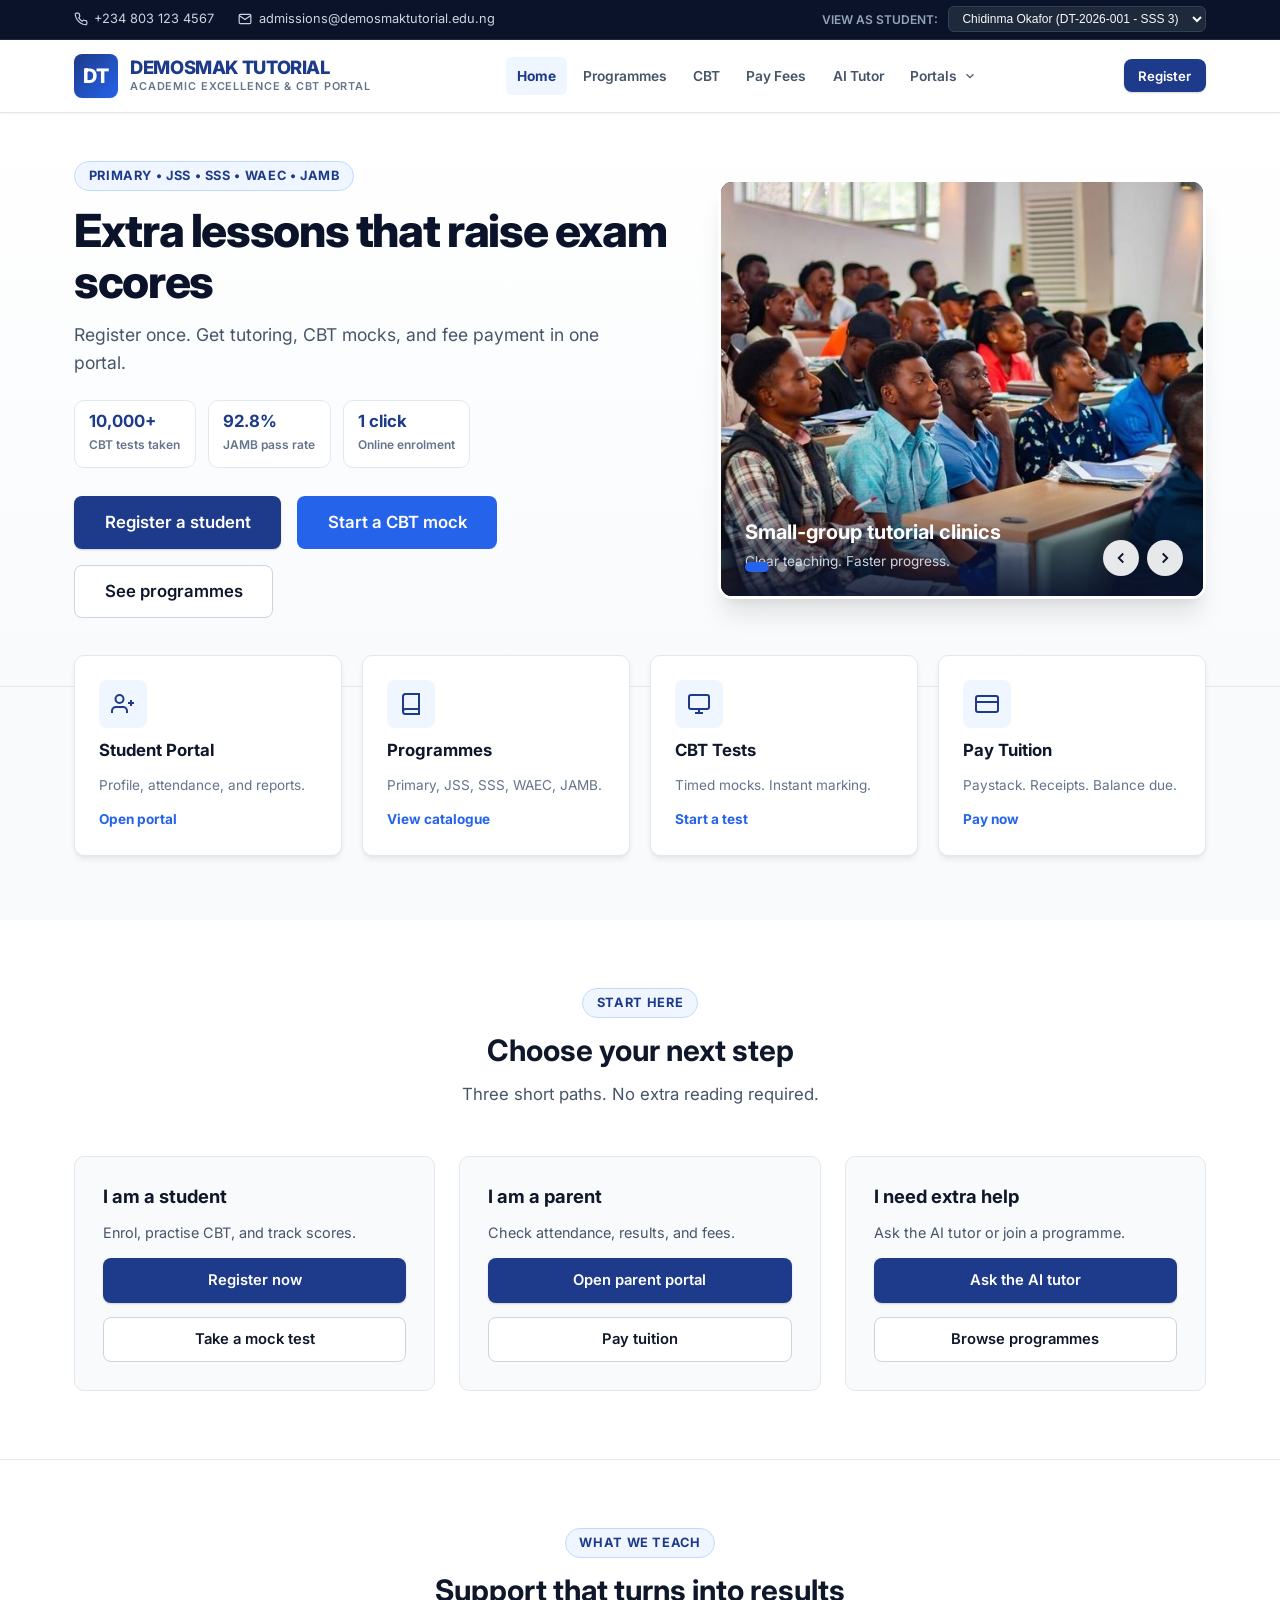
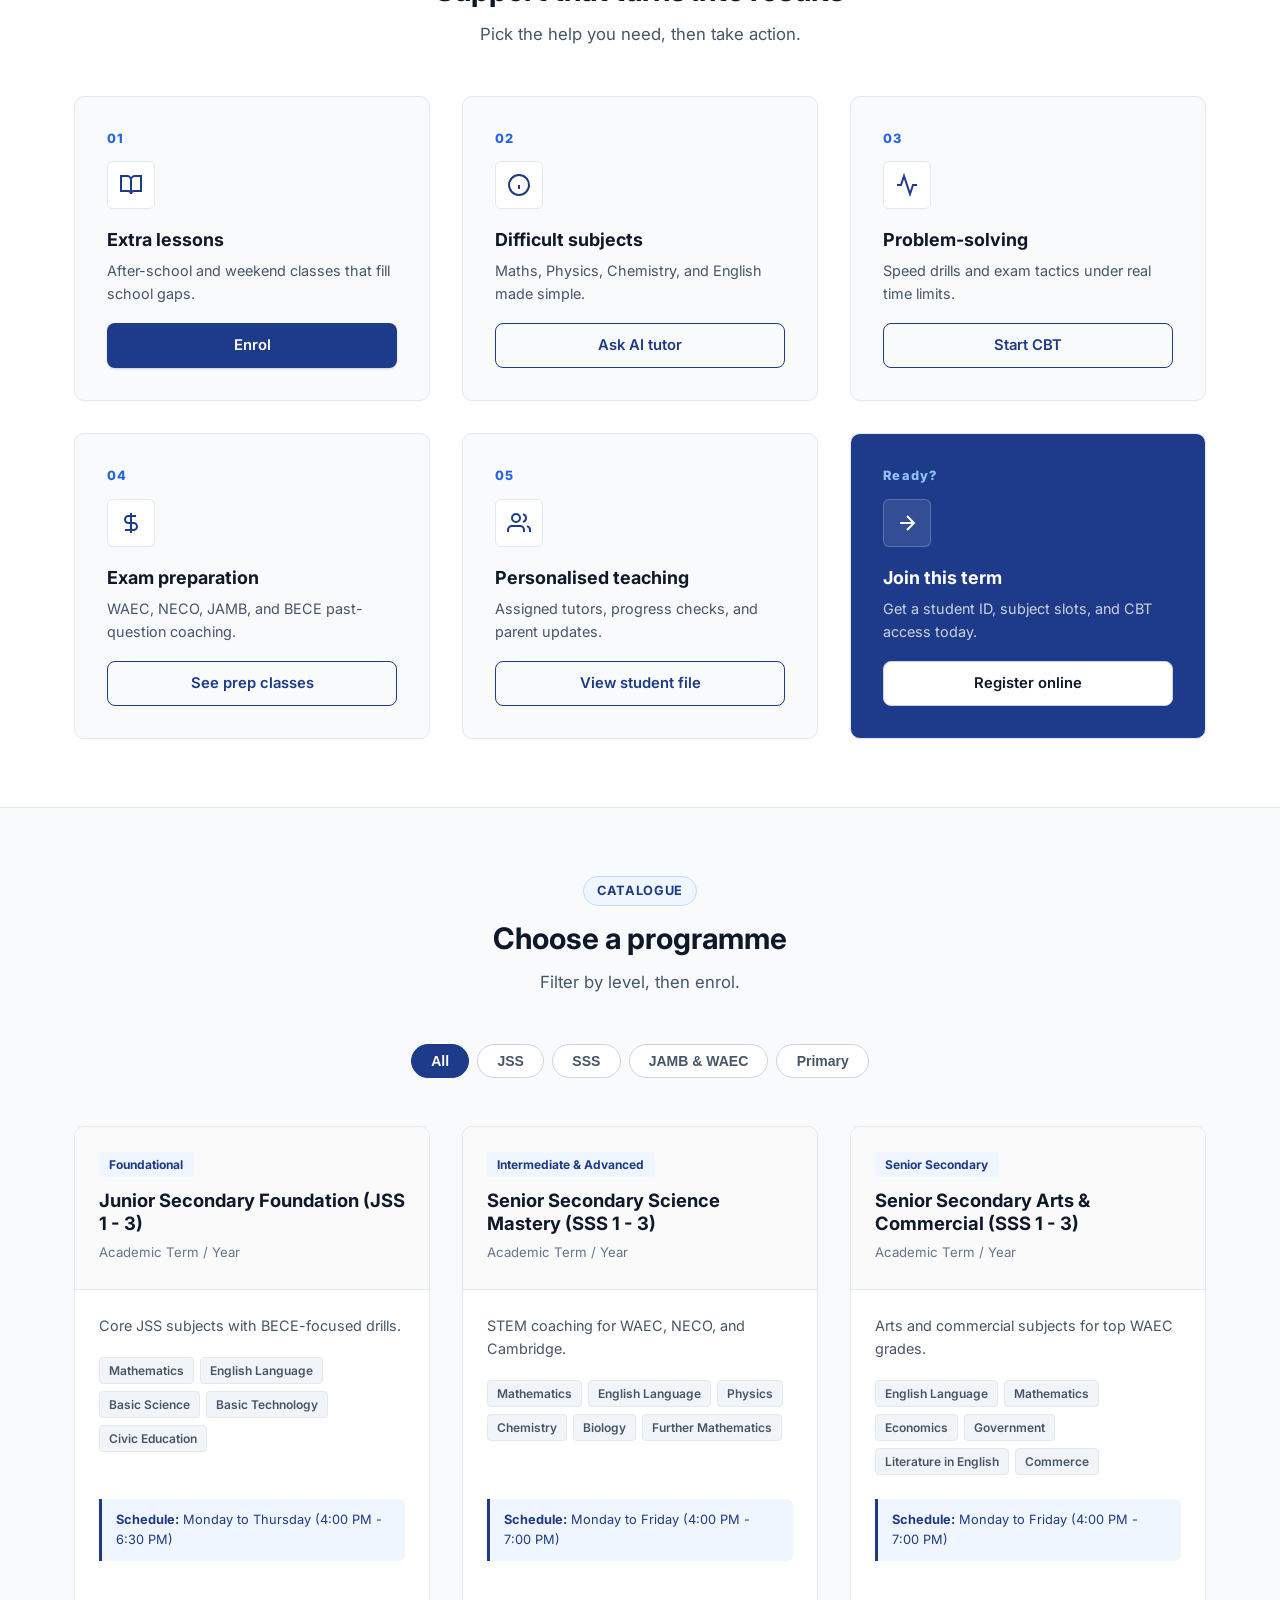
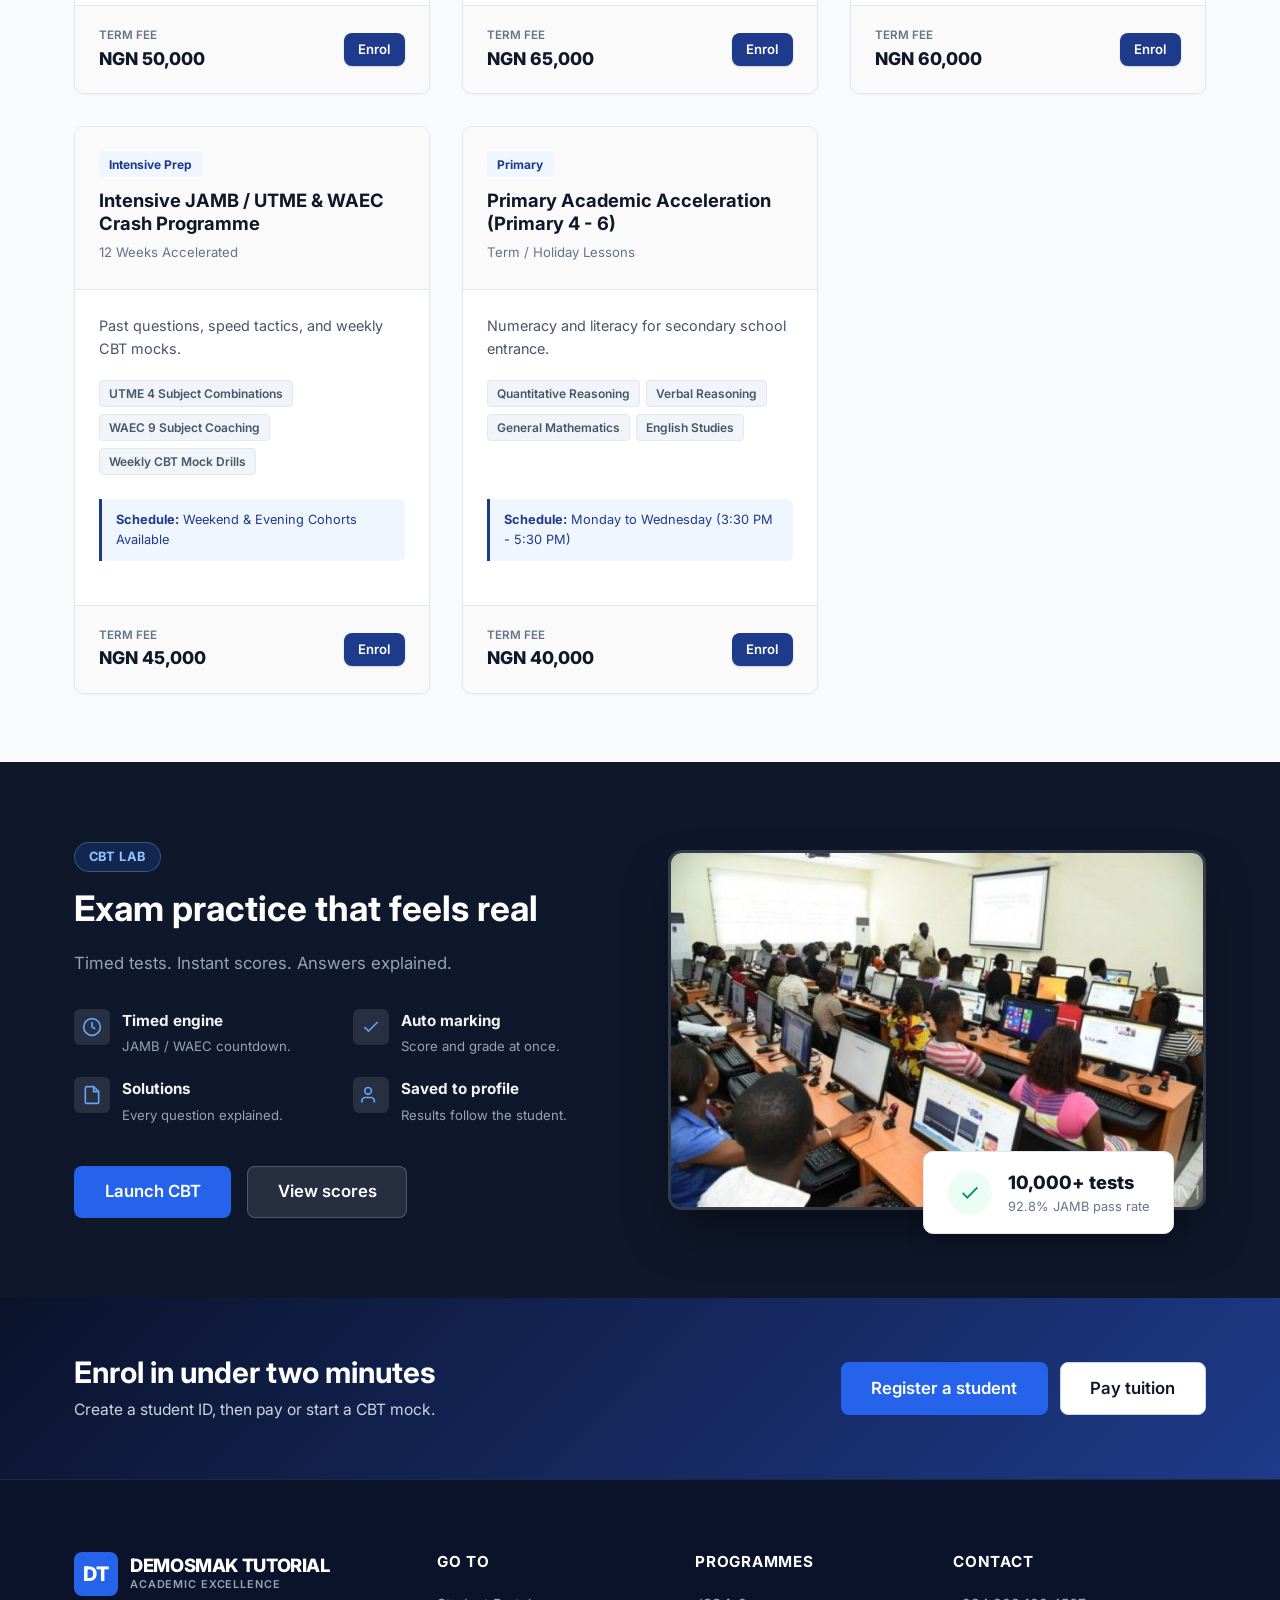
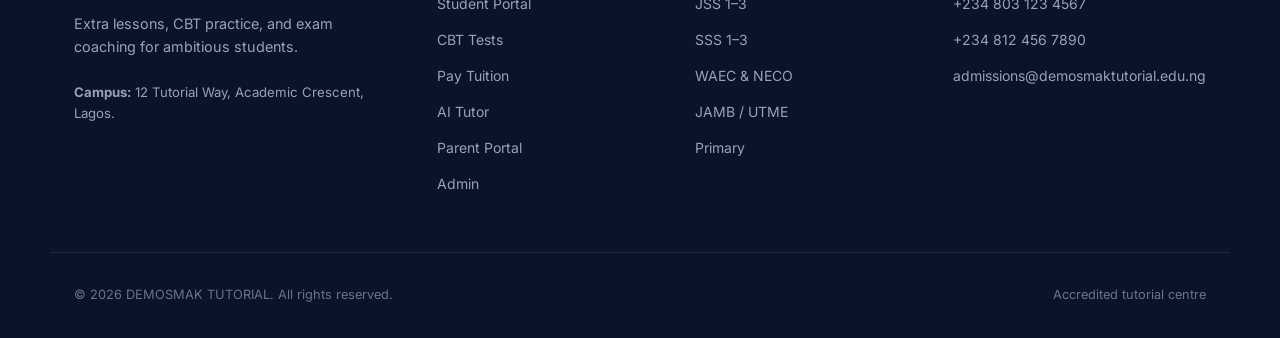
==== index.html @ b0f5651f "first commit" ====
<!DOCTYPE html>
<html lang="en">
<head>
    <meta charset="UTF-8">
    <meta name="viewport" content="width=device-width, initial-scale=1.0">
    <title>DEMOSMAK TUTORIAL | Extra Lessons, CBT & Exam Prep</title>
    <meta name="description" content="Extra lessons, CBT mocks, and exam prep for Primary, JSS, SSS, WAEC and JAMB students.">
    <link rel="stylesheet" href="assets/css/style.css">
</head>
<body>

    <header class="top-bar">
        <div class="container">
            <div class="top-info">
                <span class="top-info-item">
                    <svg width="14" height="14" viewBox="0 0 24 24" fill="none" stroke="currentColor" stroke-width="2"><path d="M22 16.92v3a2 2 0 0 1-2.18 2 19.79 19.79 0 0 1-8.63-3.07 19.5 19.5 0 0 1-6-6 19.79 19.79 0 0 1-3.07-8.67A2 2 0 0 1 4.11 2h3a2 2 0 0 1 2 1.72 12.84 12.84 0 0 0 .7 2.81 2 2 0 0 1-.45 2.11L8.09 9.91a16 16 0 0 0 6 6l1.27-1.27a2 2 0 0 1 2.11-.45 12.84 12.84 0 0 0 2.81.7A2 2 0 0 1 22 16.92z"></path></svg>
                    +234 803 123 4567
                </span>
                <span class="top-info-item">
                    <svg width="14" height="14" viewBox="0 0 24 24" fill="none" stroke="currentColor" stroke-width="2"><path d="M4 4h16c1.1 0 2 .9 2 2v12c0 1.1-.9 2-2 2H4c-1.1 0-2-.9-2-2V6c0-1.1.9-2 2-2z"></path><polyline points="22,6 12,13 2,6"></polyline></svg>
                    admissions@demosmaktutorial.edu.ng
                </span>
            </div>
            <div class="top-switcher">
                <label for="global-student-select">View as student:</label>
                <select id="global-student-select" class="student-select-input" aria-label="Select active student session"></select>
            </div>
        </div>
    </header>

    <nav class="main-header" aria-label="Main Navigation">
        <div class="container nav-container">
            <a href="index.html" class="brand-logo" aria-label="Demosmak Tutorial Home">
                <div class="brand-icon-box">DT</div>
                <div class="brand-text-block">
                    <span class="brand-title">DEMOSMAK TUTORIAL</span>
                    <span class="brand-sub">Academic Excellence & CBT Portal</span>
                </div>
            </a>

            <ul class="nav-links" id="nav-menu-links">
                <li><a href="index.html" class="nav-link active">Home</a></li>
                <li><a href="#programmes" class="nav-link">Programmes</a></li>
                <li><a href="cbt.html" class="nav-link">CBT</a></li>
                <li><a href="payments.html" class="nav-link">Pay Fees</a></li>
                <li><a href="ai-tutor.html" class="nav-link">AI Tutor</a></li>
                <li class="nav-item-dropdown">
                    <button type="button" class="nav-link nav-dropdown-toggle" aria-expanded="false">
                        Portals
                        <svg viewBox="0 0 24 24" fill="none" stroke="currentColor" stroke-width="2"><polyline points="6 9 12 15 18 9"></polyline></svg>
                    </button>
                    <ul class="nav-dropdown">
                        <li><a href="sms.html">Student Portal</a></li>
                        <li><a href="parent.html">Parent Portal</a></li>
                        <li><a href="admin.html">Admin Dashboard</a></li>
                    </ul>
                </li>
            </ul>

            <div class="nav-cta-group">
                <button type="button" class="btn btn-primary btn-sm open-register-modal-btn">Register</button>
                <button type="button" class="mobile-toggle" id="mobile-nav-toggle" aria-label="Toggle navigation menu">
                    <svg width="24" height="24" viewBox="0 0 24 24" fill="none" stroke="currentColor" stroke-width="2"><line x1="3" y1="12" x2="21" y2="12"></line><line x1="3" y1="6" x2="21" y2="6"></line><line x1="3" y1="18" x2="21" y2="18"></line></svg>
                </button>
            </div>
        </div>
    </nav>

    <header class="hero-section">
        <div class="container hero-grid">
            <div class="hero-content">
                <div class="section-badge">Primary • JSS • SSS • WAEC • JAMB</div>
                <h1>Extra lessons that raise exam scores</h1>
                <p class="hero-lead">
                    Register once. Get tutoring, CBT mocks, and fee payment in one portal.
                </p>

                <div class="hero-stats">
                    <div class="hero-stat"><strong>10,000+</strong><span>CBT tests taken</span></div>
                    <div class="hero-stat"><strong>92.8%</strong><span>JAMB pass rate</span></div>
                    <div class="hero-stat"><strong>1 click</strong><span>Online enrolment</span></div>
                </div>

                <div class="hero-actions">
                    <button type="button" class="btn btn-primary btn-lg open-register-modal-btn">Register a student</button>
                    <a href="cbt.html" class="btn btn-accent btn-lg">Start a CBT mock</a>
                    <a href="#programmes" class="btn btn-secondary btn-lg">See programmes</a>
                </div>
            </div>

            <div class="hero-carousel" id="hero-slider" aria-label="Demosmak Tutorial Highlights">
                <div class="carousel-slide active" data-index="0">
                    <img src="assets/img/hero-1.jpg" alt="Students engaged in focused learning and academic study">
                    <div class="slide-caption-overlay">
                        <h3>Small-group tutorial clinics</h3>
                        <p>Clear teaching. Faster progress.</p>
                    </div>
                </div>
                <div class="carousel-slide" data-index="1">
                    <img src="assets/img/hero-2.jpg" alt="Dedicated tutoring and problem-solving workshop">
                    <div class="slide-caption-overlay">
                        <h3>Personalised subject help</h3>
                        <p>Maths, English, sciences, and more.</p>
                    </div>
                </div>
                <div class="carousel-slide" data-index="2">
                    <img src="assets/img/hero-3.jpg" alt="Modern computer based assessment training">
                    <div class="slide-caption-overlay">
                        <h3>JAMB-style CBT practice</h3>
                        <p>Timed tests with instant scores.</p>
                    </div>
                </div>

                <div class="carousel-dots" id="carousel-dots">
                    <button type="button" class="carousel-dot active" aria-label="Slide 1"></button>
                    <button type="button" class="carousel-dot" aria-label="Slide 2"></button>
                    <button type="button" class="carousel-dot" aria-label="Slide 3"></button>
                </div>
                <div class="carousel-controls">
                    <button type="button" class="carousel-arrow" id="carousel-prev" aria-label="Previous Slide">
                        <svg width="18" height="18" viewBox="0 0 24 24" fill="none" stroke="currentColor" stroke-width="2.5"><polyline points="15 18 9 12 15 6"></polyline></svg>
                    </button>
                    <button type="button" class="carousel-arrow" id="carousel-next" aria-label="Next Slide">
                        <svg width="18" height="18" viewBox="0 0 24 24" fill="none" stroke="currentColor" stroke-width="2.5"><polyline points="9 18 15 12 9 6"></polyline></svg>
                    </button>
                </div>
            </div>
        </div>
    </header>

    <section class="quick-access-section">
        <div class="container">
            <div class="quick-access-grid">
                <a href="sms.html" class="quick-card">
                    <div class="quick-icon-box">
                        <svg width="24" height="24" viewBox="0 0 24 24" fill="none" stroke="currentColor" stroke-width="2"><path d="M16 21v-2a4 4 0 0 0-4-4H5a4 4 0 0 0-4 4v2"></path><circle cx="8.5" cy="7" r="4"></circle><line x1="20" y1="8" x2="20" y2="14"></line><line x1="23" y1="11" x2="17" y2="11"></line></svg>
                    </div>
                    <h3>Student Portal</h3>
                    <p>Profile, attendance, and reports.</p>
                    <span class="card-cta">Open portal</span>
                </a>

                <a href="#programmes" class="quick-card">
                    <div class="quick-icon-box">
                        <svg width="24" height="24" viewBox="0 0 24 24" fill="none" stroke="currentColor" stroke-width="2"><path d="M4 19.5A2.5 2.5 0 0 1 6.5 17H20"></path><path d="M6.5 2H20v20H6.5A2.5 2.5 0 0 1 4 19.5v-15A2.5 2.5 0 0 1 6.5 2z"></path></svg>
                    </div>
                    <h3>Programmes</h3>
                    <p>Primary, JSS, SSS, WAEC, JAMB.</p>
                    <span class="card-cta">View catalogue</span>
                </a>

                <a href="cbt.html" class="quick-card">
                    <div class="quick-icon-box">
                        <svg width="24" height="24" viewBox="0 0 24 24" fill="none" stroke="currentColor" stroke-width="2"><rect x="2" y="3" width="20" height="14" rx="2" ry="2"></rect><line x1="8" y1="21" x2="16" y2="21"></line><line x1="12" y1="17" x2="12" y2="21"></line></svg>
                    </div>
                    <h3>CBT Tests</h3>
                    <p>Timed mocks. Instant marking.</p>
                    <span class="card-cta">Start a test</span>
                </a>

                <a href="payments.html" class="quick-card">
                    <div class="quick-icon-box">
                        <svg width="24" height="24" viewBox="0 0 24 24" fill="none" stroke="currentColor" stroke-width="2"><rect x="1" y="4" width="22" height="16" rx="2" ry="2"></rect><line x1="1" y1="10" x2="23" y2="10"></line></svg>
                    </div>
                    <h3>Pay Tuition</h3>
                    <p>Paystack. Receipts. Balance due.</p>
                    <span class="card-cta">Pay now</span>
                </a>
            </div>
        </div>
    </section>

    <section class="audience-section" id="get-started">
        <div class="container">
            <div class="section-header">
                <span class="section-badge">Start here</span>
                <h2>Choose your next step</h2>
                <p>Three short paths. No extra reading required.</p>
            </div>
            <div class="audience-grid">
                <article class="audience-card">
                    <h3>I am a student</h3>
                    <p>Enrol, practise CBT, and track scores.</p>
                    <button type="button" class="btn btn-primary open-register-modal-btn">Register now</button>
                    <a href="cbt.html" class="btn btn-secondary">Take a mock test</a>
                </article>
                <article class="audience-card">
                    <h3>I am a parent</h3>
                    <p>Check attendance, results, and fees.</p>
                    <a href="parent.html" class="btn btn-primary">Open parent portal</a>
                    <a href="payments.html" class="btn btn-secondary">Pay tuition</a>
                </article>
                <article class="audience-card">
                    <h3>I need extra help</h3>
                    <p>Ask the AI tutor or join a programme.</p>
                    <a href="ai-tutor.html" class="btn btn-primary">Ask the AI tutor</a>
                    <a href="#programmes" class="btn btn-secondary">Browse programmes</a>
                </article>
            </div>
        </div>
    </section>

    <section class="offerings-section" id="offerings">
        <div class="container">
            <div class="section-header">
                <span class="section-badge">What we teach</span>
                <h2>Support that turns into results</h2>
                <p>Pick the help you need, then take action.</p>
            </div>

            <div class="offerings-grid">
                <div class="offering-card">
                    <div class="offering-number">01</div>
                    <div class="offering-icon">
                        <svg width="24" height="24" viewBox="0 0 24 24" fill="none" stroke="currentColor" stroke-width="2"><path d="M2 3h6a4 4 0 0 1 4 4v14a3 3 0 0 0-3-3H2z"></path><path d="M22 3h-6a4 4 0 0 0-4 4v14a3 3 0 0 1 3-3h7z"></path></svg>
                    </div>
                    <h3>Extra lessons</h3>
                    <p>After-school and weekend classes that fill school gaps.</p>
                    <button type="button" class="btn btn-primary open-register-modal-btn">Enrol</button>
                </div>

                <div class="offering-card">
                    <div class="offering-number">02</div>
                    <div class="offering-icon">
                        <svg width="24" height="24" viewBox="0 0 24 24" fill="none" stroke="currentColor" stroke-width="2"><circle cx="12" cy="12" r="10"></circle><line x1="12" y1="16" x2="12" y2="12"></line><line x1="12" y1="8" x2="12.01" y2="8"></line></svg>
                    </div>
                    <h3>Difficult subjects</h3>
                    <p>Maths, Physics, Chemistry, and English made simple.</p>
                    <a href="ai-tutor.html" class="btn btn-outline-primary">Ask AI tutor</a>
                </div>

                <div class="offering-card">
                    <div class="offering-number">03</div>
                    <div class="offering-icon">
                        <svg width="24" height="24" viewBox="0 0 24 24" fill="none" stroke="currentColor" stroke-width="2"><polyline points="22 12 18 12 15 21 9 3 6 12 2 12"></polyline></svg>
                    </div>
                    <h3>Problem-solving</h3>
                    <p>Speed drills and exam tactics under real time limits.</p>
                    <a href="cbt.html" class="btn btn-outline-primary">Start CBT</a>
                </div>

                <div class="offering-card">
                    <div class="offering-number">04</div>
                    <div class="offering-icon">
                        <svg width="24" height="24" viewBox="0 0 24 24" fill="none" stroke="currentColor" stroke-width="2"><path d="M12 2v20M17 5H9.5a3.5 3.5 0 0 0 0 7h5a3.5 3.5 0 0 1 0 7H6"></path></svg>
                    </div>
                    <h3>Exam preparation</h3>
                    <p>WAEC, NECO, JAMB, and BECE past-question coaching.</p>
                    <a href="#programmes" class="btn btn-outline-primary">See prep classes</a>
                </div>

                <div class="offering-card">
                    <div class="offering-number">05</div>
                    <div class="offering-icon">
                        <svg width="24" height="24" viewBox="0 0 24 24" fill="none" stroke="currentColor" stroke-width="2"><path d="M17 21v-2a4 4 0 0 0-4-4H5a4 4 0 0 0-4 4v2"></path><circle cx="9" cy="7" r="4"></circle><path d="M23 21v-2a4 4 0 0 0-3-3.87"></path><path d="M16 3.13a4 4 0 0 1 0 7.75"></path></svg>
                    </div>
                    <h3>Personalised teaching</h3>
                    <p>Assigned tutors, progress checks, and parent updates.</p>
                    <a href="sms.html" class="btn btn-outline-primary">View student file</a>
                </div>

                <div class="offering-card" style="background: var(--primary); color: #ffffff;">
                    <div class="offering-number" style="color: #93c5fd;">Ready?</div>
                    <div class="offering-icon" style="background: rgba(255,255,255,0.1); border-color: rgba(255,255,255,0.2); color: #ffffff;">
                        <svg width="24" height="24" viewBox="0 0 24 24" fill="none" stroke="currentColor" stroke-width="2"><line x1="5" y1="12" x2="19" y2="12"></line><polyline points="12 5 19 12 12 19"></polyline></svg>
                    </div>
                    <h3 style="color: #ffffff;">Join this term</h3>
                    <p style="color: #cbd5e1;">Get a student ID, subject slots, and CBT access today.</p>
                    <button type="button" class="btn btn-secondary btn-block open-register-modal-btn">Register online</button>
                </div>
            </div>
        </div>
    </section>

    <section class="programmes-section" id="programmes">
        <div class="container">
            <div class="section-header">
                <span class="section-badge">Catalogue</span>
                <h2>Choose a programme</h2>
                <p>Filter by level, then enrol.</p>
            </div>

            <div class="filter-tabs" id="programme-filters">
                <button type="button" class="filter-btn active" data-category="all">All</button>
                <button type="button" class="filter-btn" data-category="junior">JSS</button>
                <button type="button" class="filter-btn" data-category="senior">SSS</button>
                <button type="button" class="filter-btn" data-category="exam-prep">JAMB & WAEC</button>
                <button type="button" class="filter-btn" data-category="primary">Primary</button>
            </div>

            <div class="programmes-grid" id="programmes-list-container"></div>
        </div>
    </section>

    <section class="cbt-highlight-section" id="cbt-preview">
        <div class="container cbt-split-grid">
            <div class="cbt-text-col">
                <div class="section-badge">CBT lab</div>
                <h2>Exam practice that feels real</h2>
                <p>Timed tests. Instant scores. Answers explained.</p>

                <div class="cbt-feature-list">
                    <div class="cbt-feat-item">
                        <div class="cbt-feat-icon">
                            <svg width="20" height="20" viewBox="0 0 24 24" fill="none" stroke="currentColor" stroke-width="2"><circle cx="12" cy="12" r="10"></circle><polyline points="12 6 12 12 16 14"></polyline></svg>
                        </div>
                        <div>
                            <div class="cbt-feat-title">Timed engine</div>
                            <div class="cbt-feat-desc">JAMB / WAEC countdown.</div>
                        </div>
                    </div>
                    <div class="cbt-feat-item">
                        <div class="cbt-feat-icon">
                            <svg width="20" height="20" viewBox="0 0 24 24" fill="none" stroke="currentColor" stroke-width="2"><polyline points="20 6 9 17 4 12"></polyline></svg>
                        </div>
                        <div>
                            <div class="cbt-feat-title">Auto marking</div>
                            <div class="cbt-feat-desc">Score and grade at once.</div>
                        </div>
                    </div>
                    <div class="cbt-feat-item">
                        <div class="cbt-feat-icon">
                            <svg width="20" height="20" viewBox="0 0 24 24" fill="none" stroke="currentColor" stroke-width="2"><path d="M14 2H6a2 2 0 0 0-2 2v16a2 2 0 0 0 2 2h12a2 2 0 0 0 2-2V8z"></path><polyline points="14 2 14 8 20 8"></polyline></svg>
                        </div>
                        <div>
                            <div class="cbt-feat-title">Solutions</div>
                            <div class="cbt-feat-desc">Every question explained.</div>
                        </div>
                    </div>
                    <div class="cbt-feat-item">
                        <div class="cbt-feat-icon">
                            <svg width="20" height="20" viewBox="0 0 24 24" fill="none" stroke="currentColor" stroke-width="2"><path d="M16 21v-2a4 4 0 0 0-4-4H5a4 4 0 0 0-4 4v2"></path><circle cx="8.5" cy="7" r="4"></circle></svg>
                        </div>
                        <div>
                            <div class="cbt-feat-title">Saved to profile</div>
                            <div class="cbt-feat-desc">Results follow the student.</div>
                        </div>
                    </div>
                </div>

                <div style="display: flex; gap: 1rem; flex-wrap: wrap;">
                    <a href="cbt.html" class="btn btn-accent btn-lg">Launch CBT</a>
                    <a href="sms.html" class="btn btn-secondary btn-lg" style="background: rgba(255,255,255,0.1); color: #ffffff; border-color: rgba(255,255,255,0.2);">View scores</a>
                </div>
            </div>

            <div class="cbt-media-col">
                <div class="cbt-img-frame">
                    <img src="assets/img/cbt-secion.jpg" alt="Students taking computerized assessment tests at Demosmak CBT centre">
                </div>
                <div class="cbt-stat-float">
                    <div class="stat-circle-accent">
                        <svg width="22" height="22" viewBox="0 0 24 24" fill="none" stroke="currentColor" stroke-width="2"><polyline points="20 6 9 17 4 12"></polyline></svg>
                    </div>
                    <div>
                        <div style="font-weight: 800; font-size: 1.15rem;">10,000+ tests</div>
                        <div style="font-size: 0.8rem; color: #64748b;">92.8% JAMB pass rate</div>
                    </div>
                </div>
            </div>
        </div>
    </section>

    <section class="final-cta-section">
        <div class="container final-cta-inner">
            <div>
                <h2>Enrol in under two minutes</h2>
                <p>Create a student ID, then pay or start a CBT mock.</p>
            </div>
            <div class="final-cta-actions">
                <button type="button" class="btn btn-accent btn-lg open-register-modal-btn">Register a student</button>
                <a href="payments.html" class="btn btn-secondary btn-lg">Pay tuition</a>
            </div>
        </div>
    </section>

    <div class="modal-backdrop" id="registration-modal" role="dialog" aria-modal="true" aria-labelledby="modal-title">
        <div class="modal-card">
            <div class="modal-header">
                <div>
                    <h3 id="modal-title">Register a student</h3>
                    <p style="font-size: 0.8rem; color: var(--text-muted); margin: 0;">Creates a student ID instantly</p>
                </div>
                <button type="button" class="btn btn-secondary btn-sm" id="close-register-modal-btn" aria-label="Close Modal">
                    <svg width="18" height="18" viewBox="0 0 24 24" fill="none" stroke="currentColor" stroke-width="2"><line x1="18" y1="6" x2="6" y2="18"></line><line x1="6" y1="6" x2="18" y2="18"></line></svg>
                </button>
            </div>

            <form id="student-registration-form">
                <div class="modal-body">
                    <div class="form-grid-2">
                        <div class="form-group">
                            <label for="reg-fullname">Student full name *</label>
                            <input type="text" id="reg-fullname" class="form-control" placeholder="e.g. Ibrahim Suleiman" required>
                        </div>
                        <div class="form-group">
                            <label for="reg-email">Email *</label>
                            <input type="email" id="reg-email" class="form-control" placeholder="student@example.com" required>
                        </div>
                    </div>

                    <div class="form-grid-2">
                        <div class="form-group">
                            <label for="reg-phone">Phone *</label>
                            <input type="tel" id="reg-phone" class="form-control" placeholder="+234 800 000 0000" required>
                        </div>
                        <div class="form-group">
                            <label for="reg-grade">Class *</label>
                            <select id="reg-grade" class="form-control" required>
                                <option value="">Select class</option>
                                <option value="SSS 3">SSS 3</option>
                                <option value="SSS 2">SSS 2</option>
                                <option value="SSS 1">SSS 1</option>
                                <option value="JSS 3">JSS 3</option>
                                <option value="JSS 2">JSS 2</option>
                                <option value="JSS 1">JSS 1</option>
                                <option value="JAMB / UTME Intensive">JAMB / UTME</option>
                                <option value="Primary 6">Primary 6</option>
                            </select>
                        </div>
                    </div>

                    <div class="form-grid-2">
                        <div class="form-group">
                            <label for="reg-parent-name">Parent / guardian *</label>
                            <input type="text" id="reg-parent-name" class="form-control" placeholder="e.g. Alh. Suleiman Bello" required>
                        </div>
                        <div class="form-group">
                            <label for="reg-parent-phone">Parent phone *</label>
                            <input type="tel" id="reg-parent-phone" class="form-control" placeholder="+234 801 111 2222" required>
                        </div>
                    </div>

                    <div class="form-group">
                        <label>Subjects (pick at least two)</label>
                        <div class="checkbox-group">
                            <label class="checkbox-label"><input type="checkbox" name="reg_subjects" value="Mathematics" checked> Mathematics</label>
                            <label class="checkbox-label"><input type="checkbox" name="reg_subjects" value="English Language" checked> English Language</label>
                            <label class="checkbox-label"><input type="checkbox" name="reg_subjects" value="Physics"> Physics</label>
                            <label class="checkbox-label"><input type="checkbox" name="reg_subjects" value="Chemistry"> Chemistry</label>
                            <label class="checkbox-label"><input type="checkbox" name="reg_subjects" value="Biology"> Biology</label>
                            <label class="checkbox-label"><input type="checkbox" name="reg_subjects" value="Economics"> Economics</label>
                            <label class="checkbox-label"><input type="checkbox" name="reg_subjects" value="Government"> Government</label>
                            <label class="checkbox-label"><input type="checkbox" name="reg_subjects" value="Basic Science"> Basic Science</label>
                        </div>
                    </div>
                </div>

                <div class="modal-footer">
                    <button type="button" class="btn btn-secondary" onclick="document.getElementById('registration-modal').classList.remove('visible')">Cancel</button>
                    <button type="submit" class="btn btn-primary">Create student ID</button>
                </div>
            </form>
        </div>
    </div>

    <footer class="site-footer">
        <div class="container footer-grid">
            <div class="footer-brand">
                <a href="index.html" class="brand-logo">
                    <div class="brand-icon-box" style="background: #2563eb;">DT</div>
                    <div class="brand-text-block">
                        <span class="brand-title">DEMOSMAK TUTORIAL</span>
                        <span class="brand-sub" style="color: #94a3b8;">Academic Excellence</span>
                    </div>
                </a>
                <p>Extra lessons, CBT practice, and exam coaching for ambitious students.</p>
                <div style="font-size: 0.825rem; color: #94a3b8;">
                    <strong>Campus:</strong> 12 Tutorial Way, Academic Crescent, Lagos.
                </div>
            </div>

            <div class="footer-col">
                <h4>Go to</h4>
                <ul class="footer-links">
                    <li><a href="sms.html">Student Portal</a></li>
                    <li><a href="cbt.html">CBT Tests</a></li>
                    <li><a href="payments.html">Pay Tuition</a></li>
                    <li><a href="ai-tutor.html">AI Tutor</a></li>
                    <li><a href="parent.html">Parent Portal</a></li>
                    <li><a href="admin.html">Admin</a></li>
                </ul>
            </div>

            <div class="footer-col">
                <h4>Programmes</h4>
                <ul class="footer-links">
                    <li><a href="#programmes">JSS 1–3</a></li>
                    <li><a href="#programmes">SSS 1–3</a></li>
                    <li><a href="#programmes">WAEC & NECO</a></li>
                    <li><a href="#programmes">JAMB / UTME</a></li>
                    <li><a href="#programmes">Primary</a></li>
                </ul>
            </div>

            <div class="footer-col">
                <h4>Contact</h4>
                <ul class="footer-links">
                    <li><a href="tel:+2348031234567">+234 803 123 4567</a></li>
                    <li><a href="tel:+2348124567890">+234 812 456 7890</a></li>
                    <li><a href="mailto:admissions@demosmaktutorial.edu.ng">admissions@demosmaktutorial.edu.ng</a></li>
                </ul>
            </div>
        </div>

        <div class="container footer-bottom">
            <span>&copy; 2026 DEMOSMAK TUTORIAL. All rights reserved.</span>
            <span>Accredited tutorial centre</span>
        </div>
    </footer>

    <script src="assets/js/db.js"></script>
    <script src="assets/js/main.js"></script>

    <script>
        document.addEventListener('DOMContentLoaded', () => {
            const slides = document.querySelectorAll('.carousel-slide');
            const dots = document.querySelectorAll('.carousel-dot');
            const prevBtn = document.getElementById('carousel-prev');
            const nextBtn = document.getElementById('carousel-next');
            let current = 0;
            let timer = null;

            function showSlide(index) {
                slides.forEach((s, i) => {
                    s.classList.toggle('active', i === index);
                    dots[i].classList.toggle('active', i === index);
                });
                current = index;
            }

            function nextSlide() {
                showSlide((current + 1) % slides.length);
            }

            function prevSlide() {
                showSlide((current - 1 + slides.length) % slides.length);
            }

            if (nextBtn && prevBtn) {
                nextBtn.addEventListener('click', () => {
                    clearInterval(timer);
                    nextSlide();
                    startAuto();
                });
                prevBtn.addEventListener('click', () => {
                    clearInterval(timer);
                    prevSlide();
                    startAuto();
                });
            }

            dots.forEach((dot, idx) => {
                dot.addEventListener('click', () => {
                    clearInterval(timer);
                    showSlide(idx);
                    startAuto();
                });
            });

            function startAuto() {
                timer = setInterval(nextSlide, 5000);
            }
            startAuto();

            renderProgrammes('all');

            const filterBtns = document.querySelectorAll('.filter-btn');
            filterBtns.forEach(btn => {
                btn.addEventListener('click', () => {
                    filterBtns.forEach(b => b.classList.remove('active'));
                    btn.classList.add('active');
                    renderProgrammes(btn.dataset.category);
                });
            });
        });

        function renderProgrammes(category = 'all') {
            const container = document.getElementById('programmes-list-container');
            if (!container || !window.demosmakDB) return;

            const allProgs = window.demosmakDB.getProgrammes();
            const filtered = category === 'all' ? allProgs : allProgs.filter(p => p.category === category);

            container.innerHTML = filtered.map(p => `
                <div class="programme-card">
                    <div class="prog-card-header">
                        <span class="prog-badge">${p.levelBadge}</span>
                        <h3>${p.title}</h3>
                        <span class="prog-meta">${p.duration}</span>
                    </div>
                    <div class="prog-card-body">
                        <p>${p.description}</p>
                        <div class="subject-pills">
                            ${p.subjects.map(s => `<span class="subject-pill">${s}</span>`).join('')}
                        </div>
                        <div class="prog-schedule-box">
                            <strong>Schedule:</strong> ${p.schedule}
                        </div>
                    </div>
                    <div class="prog-card-footer">
                        <div class="prog-fee">
                            <span class="prog-fee-label">Term fee</span>
                            <span class="prog-fee-val">NGN ${p.fee.toLocaleString()}</span>
                        </div>
                        <button type="button" class="btn btn-primary btn-sm open-register-modal-btn">Enrol</button>
                    </div>
                </div>
            `).join('');
        }
    </script>
</body>
</html>
---- assets/css/style.css ----
/* ==========================================================================
   DEMOSMAK TUTORIAL - Professional Design System & Stylesheet
   Strictly Zero Emojis • Ultra-Clean Architecture • High Accessibility
   ========================================================================== */

@import url("https://fonts.googleapis.com/css2?family=Inter:wght@400;500;600;700;800&display=swap");

:root {
    /* Color Palette */
    --primary: #1e3a8a;          /* Deep Oxford Blue */
    --primary-hover: #172554;
    --primary-light: #eff6ff;
    --secondary: #0f766e;        /* Deep Academic Teal */
    --secondary-hover: #115e59;
    --accent: #2563eb;           /* Electric Royal Blue */
    --accent-gold: #d97706;      /* Academic Amber */
    
    /* Neutrals */
    --bg-main: #f8fafc;
    --bg-surface: #ffffff;
    --bg-surface-subtle: #f1f5f9;
    --border: #e2e8f0;
    --border-strong: #cbd5e1;
    
    /* Typography */
    --text-primary: #0f172a;
    --text-secondary: #475569;
    --text-muted: #64748b;
    --text-inverse: #ffffff;
    
    /* Status Colors */
    --success: #059669;
    --success-light: #ecfdf5;
    --warning: #d97706;
    --warning-light: #fffbeb;
    --danger: #dc2626;
    --danger-light: #fef2f2;
    --info: #0284c7;
    --info-light: #f0f9ff;
    
    /* Dimensions & Shadows */
    --radius-sm: 6px;
    --radius-md: 10px;
    --radius-lg: 14px;
    --shadow-sm: 0 1px 2px 0 rgba(0, 0, 0, 0.05);
    --shadow-md: 0 4px 6px -1px rgba(0, 0, 0, 0.07), 0 2px 4px -2px rgba(0, 0, 0, 0.05);
    --shadow-lg: 0 10px 15px -3px rgba(0, 0, 0, 0.08), 0 4px 6px -4px rgba(0, 0, 0, 0.04);
    --shadow-xl: 0 20px 25px -5px rgba(0, 0, 0, 0.1), 0 8px 10px -6px rgba(0, 0, 0, 0.06);
    
    --transition: all 0.2s cubic-bezier(0.16, 1, 0.3, 1);
    --font-stack: Inter, -apple-system, BlinkMacSystemFont, "Segoe UI", Roboto, "Helvetica Neue", Arial, sans-serif;
}

*, *::before, *::after {
    box-sizing: border-box;
    margin: 0;
    padding: 0;
}

html {
    font-size: 16px;
    scroll-behavior: smooth;
}

body {
    font-family: var(--font-stack);
    background-color: var(--bg-main);
    color: var(--text-primary);
    line-height: 1.6;
    -webkit-font-smoothing: antialiased;
}

/* ==========================================================================
   Typography & Utilities
   ========================================================================== */

h1, h2, h3, h4, h5, h6 {
    color: var(--text-primary);
    font-weight: 700;
    line-height: 1.25;
}

h1 { font-size: 2.25rem; }
h2 { font-size: 1.85rem; }
h3 { font-size: 1.35rem; }
h4 { font-size: 1.1rem; }

p {
    color: var(--text-secondary);
    font-size: 0.975rem;
}

a {
    color: var(--accent);
    text-decoration: none;
    transition: var(--transition);
}

a:hover {
    color: var(--primary-hover);
}

.container {
    width: 100%;
    max-width: 1180px;
    margin: 0 auto;
    padding: 0 1.5rem;
}

.section-header {
    text-align: center;
    max-width: 720px;
    margin: 0 auto 3rem;
}

.section-badge {
    display: inline-block;
    padding: 0.25rem 0.85rem;
    background: var(--primary-light);
    color: var(--primary);
    font-size: 0.8rem;
    font-weight: 700;
    text-transform: uppercase;
    letter-spacing: 0.05em;
    border-radius: 9999px;
    margin-bottom: 0.85rem;
    border: 1px solid #bfdbfe;
}

.section-header h2 {
    margin-bottom: 0.75rem;
}

.section-header p {
    font-size: 1.05rem;
}

/* ==========================================================================
   Buttons & Interactive Elements
   ========================================================================== */

.btn {
    display: inline-flex;
    align-items: center;
    justify-content: center;
    gap: 0.5rem;
    font-family: inherit;
    font-weight: 600;
    font-size: 0.925rem;
    padding: 0.7rem 1.4rem;
    border-radius: 8px;
    border: 1px solid transparent;
    cursor: pointer;
    transition: var(--transition);
    line-height: 1.4;
    text-align: center;
    white-space: nowrap;
}

.btn-primary {
    background-color: var(--primary);
    color: #ffffff;
    box-shadow: 0 1px 2px rgba(15, 23, 42, 0.18);
}

.btn-primary:hover {
    background-color: var(--primary-hover);
    color: #ffffff;
    box-shadow: var(--shadow-md);
}

.btn-secondary {
    background-color: #ffffff;
    color: var(--text-primary);
    border-color: var(--border-strong);
}

.btn-secondary:hover {
    background-color: var(--bg-surface-subtle);
    border-color: var(--text-muted);
}

.btn-accent {
    background-color: var(--accent);
    color: #ffffff;
}

.btn-accent:hover {
    background-color: #1d4ed8;
    color: #ffffff;
}

.btn-outline-primary {
    background: transparent;
    border-color: var(--primary);
    color: var(--primary);
}

.btn-outline-primary:hover {
    background: var(--primary-light);
    color: var(--primary);
}

a.btn:hover {
    text-decoration: none;
}

.btn-danger {
    background-color: var(--danger);
    color: #ffffff;
}

.btn-danger:hover {
    background-color: #b91c1c;
}

.btn-sm {
    padding: 0.4rem 0.85rem;
    font-size: 0.825rem;
}

.btn-lg {
    padding: 0.85rem 1.85rem;
    font-size: 1.05rem;
}

.btn-block {
    width: 100%;
}

/* ==========================================================================
   Header & Navigation
   ========================================================================== */

.top-bar {
    background-color: #0b132b;
    color: #cbd5e1;
    font-size: 0.8rem;
    padding: 0.4rem 0;
    border-bottom: 1px solid #1e293b;
}

.top-bar .container {
    display: flex;
    justify-content: space-between;
    align-items: center;
    flex-wrap: wrap;
    gap: 0.5rem;
}

.top-info {
    display: flex;
    align-items: center;
    gap: 1.5rem;
}

.top-info-item {
    display: flex;
    align-items: center;
    gap: 0.4rem;
}

.top-switcher {
    display: flex;
    align-items: center;
    gap: 0.6rem;
}

.top-switcher label {
    font-size: 0.75rem;
    color: #94a3b8;
    text-transform: uppercase;
    font-weight: 600;
}

.student-select-input {
    background-color: #1e293b;
    color: #f8fafc;
    border: 1px solid #334155;
    padding: 0.25rem 0.6rem;
    font-size: 0.75rem;
    border-radius: var(--radius-sm);
    outline: none;
    cursor: pointer;
}

.main-header {
    background-color: #ffffff;
    border-bottom: 1px solid var(--border);
    position: sticky;
    top: 0;
    z-index: 100;
    box-shadow: var(--shadow-sm);
}

.nav-container {
    display: flex;
    align-items: center;
    justify-content: space-between;
    height: 72px;
    position: relative;
}

.brand-logo {
    display: flex;
    align-items: center;
    gap: 0.75rem;
    text-decoration: none;
}

.brand-icon-box {
    width: 44px;
    height: 44px;
    background: linear-gradient(135deg, var(--primary) 0%, var(--accent) 100%);
    border-radius: 8px;
    display: flex;
    align-items: center;
    justify-content: center;
    color: #ffffff;
    font-weight: 800;
    font-size: 1.25rem;
    box-shadow: var(--shadow-sm);
}

.brand-text-block {
    display: flex;
    flex-direction: column;
}

.brand-title {
    font-size: 1.15rem;
    font-weight: 800;
    color: var(--primary);
    letter-spacing: -0.02em;
    line-height: 1.15;
}

.brand-sub {
    font-size: 0.68rem;
    color: var(--text-muted);
    font-weight: 600;
    letter-spacing: 0.08em;
    text-transform: uppercase;
}

.nav-links {
    display: flex;
    align-items: center;
    gap: 0.25rem;
    list-style: none;
}

.nav-item-dropdown {
    position: relative;
}

.nav-dropdown-toggle {
    background: none;
    border: none;
    font-family: inherit;
    cursor: pointer;
}

.nav-dropdown-toggle svg {
    width: 14px;
    height: 14px;
    transition: transform 0.2s ease;
}

.nav-item-dropdown.open .nav-dropdown-toggle svg {
    transform: rotate(180deg);
}

.nav-dropdown {
    display: none;
    position: absolute;
    top: calc(100% + 6px);
    right: 0;
    min-width: 210px;
    background: #ffffff;
    border: 1px solid var(--border);
    border-radius: 10px;
    box-shadow: var(--shadow-lg);
    padding: 0.45rem;
    list-style: none;
    z-index: 130;
}

.nav-item-dropdown.open .nav-dropdown {
    display: block;
}

.nav-dropdown a {
    display: block;
    padding: 0.65rem 0.8rem;
    color: var(--text-secondary);
    font-size: 0.875rem;
    font-weight: 600;
    border-radius: 7px;
}

.nav-dropdown a:hover,
.nav-dropdown a.active {
    background: var(--primary-light);
    color: var(--primary);
}

.nav-link {
    display: inline-flex;
    align-items: center;
    gap: 0.4rem;
    padding: 0.5rem 0.7rem;
    font-size: 0.86rem;
    font-weight: 600;
    color: var(--text-secondary);
    border-radius: var(--radius-sm);
    transition: var(--transition);
}

.nav-link:hover {
    color: var(--primary);
    background-color: var(--bg-surface-subtle);
}

.nav-link.active {
    color: var(--primary);
    background-color: var(--primary-light);
    font-weight: 700;
}

.nav-cta-group {
    display: flex;
    align-items: center;
    gap: 0.75rem;
}

.mobile-toggle {
    display: none;
    background: none;
    border: none;
    padding: 0.5rem;
    cursor: pointer;
    color: var(--text-primary);
}

/* ==========================================================================
   Hero Section & Carousel
   ========================================================================== */

.hero-section {
    background: linear-gradient(180deg, #ffffff 0%, var(--bg-main) 100%);
    padding: 3rem 0 4.25rem;
    position: relative;
    border-bottom: 1px solid var(--border);
}

.hero-grid {
    display: grid;
    grid-template-columns: 1.1fr 0.9fr;
    gap: 3rem;
    align-items: center;
}

.hero-content h1 {
    font-size: 2.85rem;
    font-weight: 800;
    line-height: 1.12;
    color: #0b132b;
    margin-bottom: 0.9rem;
    letter-spacing: -0.03em;
}

.hero-content h1 span {
    color: var(--accent);
}

.hero-lead {
    font-size: 1.1rem;
    color: var(--text-secondary);
    margin-bottom: 1.5rem;
    line-height: 1.55;
    max-width: 36rem;
}

.hero-stats {
    display: flex;
    flex-wrap: wrap;
    gap: 0.75rem;
    margin-bottom: 1.75rem;
}

.hero-stat {
    background: #ffffff;
    border: 1px solid var(--border);
    border-radius: 10px;
    padding: 0.65rem 0.9rem;
    min-width: 118px;
}

.hero-stat strong {
    display: block;
    font-size: 1.05rem;
    color: var(--primary);
    line-height: 1.2;
}

.hero-stat span {
    font-size: 0.75rem;
    color: var(--text-muted);
    font-weight: 600;
}

.hero-points-list {
    display: grid;
    grid-template-columns: 1fr 1fr;
    gap: 0.85rem;
    margin-bottom: 2.5rem;
}

.hero-point-item {
    display: flex;
    align-items: flex-start;
    gap: 0.6rem;
    font-size: 0.9rem;
    font-weight: 600;
    color: var(--text-primary);
}

.hero-point-item svg {
    color: var(--secondary);
    flex-shrink: 0;
    margin-top: 2px;
}

.hero-actions {
    display: flex;
    align-items: center;
    gap: 1rem;
    flex-wrap: wrap;
}

.hero-carousel {
    position: relative;
    border-radius: var(--radius-lg);
    overflow: hidden;
    box-shadow: var(--shadow-xl);
    border: 3px solid #ffffff;
    background-color: #0b132b;
    height: 420px;
}

.carousel-slide {
    position: absolute;
    top: 0;
    left: 0;
    width: 100%;
    height: 100%;
    opacity: 0;
    visibility: hidden;
    transition: opacity 0.6s ease-in-out, visibility 0.6s;
}

.carousel-slide.active {
    opacity: 1;
    visibility: visible;
}

.carousel-slide img {
    width: 100%;
    height: 100%;
    object-fit: cover;
    display: block;
}

.slide-caption-overlay {
    position: absolute;
    bottom: 0;
    left: 0;
    right: 0;
    background: linear-gradient(180deg, transparent 0%, rgba(11, 19, 43, 0.9) 100%);
    color: #ffffff;
    padding: 2.5rem 1.5rem 1.5rem;
}

.slide-caption-overlay h3 {
    color: #ffffff;
    font-size: 1.25rem;
    margin-bottom: 0.35rem;
}

.slide-caption-overlay p {
    color: #cbd5e1;
    font-size: 0.85rem;
}

.carousel-controls {
    position: absolute;
    bottom: 1.25rem;
    right: 1.25rem;
    display: flex;
    gap: 0.5rem;
    z-index: 10;
}

.carousel-arrow {
    background: rgba(255, 255, 255, 0.9);
    border: none;
    width: 36px;
    height: 36px;
    border-radius: 50%;
    display: flex;
    align-items: center;
    justify-content: center;
    color: var(--text-primary);
    cursor: pointer;
    transition: var(--transition);
}

.carousel-arrow:hover {
    background: #ffffff;
    color: var(--primary);
}

.carousel-dots {
    position: absolute;
    bottom: 1.5rem;
    left: 1.5rem;
    display: flex;
    gap: 0.5rem;
    z-index: 10;
}

.carousel-dot {
    width: 10px;
    height: 10px;
    border-radius: 50%;
    background: rgba(255, 255, 255, 0.4);
    border: none;
    cursor: pointer;
    transition: var(--transition);
}

.carousel-dot.active {
    background: var(--accent);
    width: 24px;
    border-radius: 12px;
}

/* ==========================================================================
   Quick Access Bar
   ========================================================================== */

.quick-access-section {
    margin-top: -2rem;
    position: relative;
    z-index: 20;
    margin-bottom: 4rem;
}

.quick-access-grid {
    display: grid;
    grid-template-columns: repeat(4, 1fr);
    gap: 1.25rem;
}

.quick-card {
    background: #ffffff;
    border: 1px solid var(--border);
    border-radius: var(--radius-md);
    padding: 1.5rem;
    box-shadow: var(--shadow-md);
    display: flex;
    flex-direction: column;
    gap: 0.75rem;
    transition: var(--transition);
    text-decoration: none;
    color: inherit;
}

.quick-card:hover {
    transform: translateY(-3px);
    box-shadow: var(--shadow-lg);
    border-color: var(--accent);
}

.quick-icon-box {
    width: 48px;
    height: 48px;
    border-radius: 8px;
    background: var(--primary-light);
    color: var(--primary);
    display: flex;
    align-items: center;
    justify-content: center;
}

.quick-card h3 {
    font-size: 1.05rem;
    margin-bottom: 0.15rem;
}

.quick-card p {
    font-size: 0.85rem;
    color: var(--text-muted);
}

.card-cta {
    margin-top: auto;
    display: inline-flex;
    align-items: center;
    gap: 0.35rem;
    font-size: 0.85rem;
    font-weight: 700;
    color: var(--accent);
}

.quick-card:hover .card-cta {
    color: var(--primary-hover);
}

/* ==========================================================================
   Core Offerings Section
   ========================================================================== */

.offerings-section {
    padding: 4.25rem 0;
    background-color: #ffffff;
    border-bottom: 1px solid var(--border);
}

.offerings-grid {
    display: grid;
    grid-template-columns: repeat(3, 1fr);
    gap: 2rem;
}

.offering-card {
    background: var(--bg-main);
    border: 1px solid var(--border);
    border-radius: var(--radius-md);
    padding: 2rem;
    transition: var(--transition);
    display: flex;
    flex-direction: column;
    height: 100%;
}

.offering-card:hover {
    border-color: var(--border-strong);
    background: #ffffff;
    box-shadow: var(--shadow-md);
    transform: translateY(-2px);
}

.offering-number {
    font-size: 0.8rem;
    font-weight: 800;
    color: var(--accent);
    letter-spacing: 0.1em;
    margin-bottom: 0.75rem;
}

.offering-icon {
    width: 48px;
    height: 48px;
    border-radius: var(--radius-sm);
    background: #ffffff;
    border: 1px solid var(--border);
    display: flex;
    align-items: center;
    justify-content: center;
    color: var(--primary);
    margin-bottom: 1.25rem;
}

.offering-card h3 {
    font-size: 1.12rem;
    margin-bottom: 0.5rem;
}

.offering-card p {
    font-size: 0.9rem;
    color: var(--text-secondary);
    margin-bottom: 1.1rem;
    flex-grow: 1;
}

.offering-card .btn {
    margin-top: auto;
}

.offering-features {
    list-style: none;
    border-top: 1px solid var(--border);
    padding-top: 1rem;
    margin-top: auto;
}

.offering-features li {
    font-size: 0.825rem;
    color: var(--text-muted);
    margin-bottom: 0.5rem;
    display: flex;
    align-items: center;
    gap: 0.5rem;
}

.offering-features li svg {
    color: var(--success);
    flex-shrink: 0;
}

/* ==========================================================================
   Programmes & Subject Catalogue
   ========================================================================== */

.programmes-section {
    padding: 4.25rem 0;
    background-color: var(--bg-main);
}

.audience-section {
    padding: 4.25rem 0;
    background: #ffffff;
    border-bottom: 1px solid var(--border);
}

.audience-grid {
    display: grid;
    grid-template-columns: repeat(3, 1fr);
    gap: 1.5rem;
}

.audience-card {
    background: var(--bg-main);
    border: 1px solid var(--border);
    border-radius: var(--radius-md);
    padding: 1.75rem;
    display: flex;
    flex-direction: column;
    gap: 0.85rem;
}

.audience-card h3 {
    font-size: 1.15rem;
}

.audience-card p {
    font-size: 0.9rem;
}

.final-cta-section {
    padding: 3.5rem 0;
    background: linear-gradient(135deg, #0b132b 0%, #1e3a8a 100%);
    color: #ffffff;
}

.final-cta-inner {
    display: flex;
    align-items: center;
    justify-content: space-between;
    gap: 1.5rem;
    flex-wrap: wrap;
}

.final-cta-inner h2 {
    color: #ffffff;
    margin-bottom: 0.4rem;
}

.final-cta-inner p {
    color: #cbd5e1;
    margin: 0;
}

.final-cta-actions {
    display: flex;
    gap: 0.75rem;
    flex-wrap: wrap;
}

.filter-tabs {
    display: flex;
    justify-content: center;
    gap: 0.5rem;
    margin-bottom: 3rem;
    flex-wrap: wrap;
}

.filter-btn {
    background: #ffffff;
    border: 1px solid var(--border-strong);
    padding: 0.5rem 1.2rem;
    border-radius: 9999px;
    font-size: 0.875rem;
    font-weight: 600;
    color: var(--text-secondary);
    cursor: pointer;
    transition: var(--transition);
}

.filter-btn:hover {
    background: var(--bg-surface-subtle);
    color: var(--primary);
}

.filter-btn.active {
    background: var(--primary);
    color: #ffffff;
    border-color: var(--primary);
}

.programmes-grid {
    display: grid;
    grid-template-columns: repeat(3, 1fr);
    gap: 2rem;
}

.programme-card {
    background: #ffffff;
    border: 1px solid var(--border);
    border-radius: var(--radius-md);
    overflow: hidden;
    box-shadow: var(--shadow-sm);
    display: flex;
    flex-direction: column;
    transition: var(--transition);
}

.programme-card:hover {
    box-shadow: var(--shadow-lg);
    border-color: var(--accent);
}

.prog-card-header {
    padding: 1.5rem;
    border-bottom: 1px solid var(--border);
    background: #fafafa;
}

.prog-badge {
    display: inline-block;
    padding: 0.2rem 0.65rem;
    background: var(--primary-light);
    color: var(--primary);
    font-size: 0.75rem;
    font-weight: 700;
    border-radius: 4px;
    margin-bottom: 0.75rem;
}

.prog-card-header h3 {
    font-size: 1.15rem;
    margin-bottom: 0.25rem;
}

.prog-meta {
    font-size: 0.825rem;
    color: var(--text-muted);
}

.prog-card-body {
    padding: 1.5rem;
    flex-grow: 1;
    display: flex;
    flex-direction: column;
}

.prog-card-body p {
    font-size: 0.9rem;
    margin-bottom: 1.25rem;
}

.subject-pills {
    display: flex;
    flex-wrap: wrap;
    gap: 0.4rem;
    margin-bottom: 1.5rem;
}

.subject-pill {
    background: var(--bg-surface-subtle);
    color: var(--text-secondary);
    font-size: 0.75rem;
    font-weight: 600;
    padding: 0.2rem 0.55rem;
    border-radius: 4px;
    border: 1px solid var(--border);
}

.prog-schedule-box {
    margin-top: auto;
    background: var(--primary-light);
    border-left: 3px solid var(--primary);
    padding: 0.65rem 0.85rem;
    font-size: 0.8rem;
    color: var(--primary);
    margin-bottom: 1.25rem;
    border-radius: 0 var(--radius-sm) var(--radius-sm) 0;
}

.prog-card-footer {
    padding: 1.25rem 1.5rem;
    background: #fafafa;
    border-top: 1px solid var(--border);
    display: flex;
    align-items: center;
    justify-content: space-between;
}

.prog-fee {
    display: flex;
    flex-direction: column;
}

.prog-fee-label {
    font-size: 0.725rem;
    text-transform: uppercase;
    color: var(--text-muted);
    font-weight: 600;
}

.prog-fee-val {
    font-size: 1.1rem;
    font-weight: 800;
    color: var(--text-primary);
}

/* ==========================================================================
   CBT Highlight Section
   ========================================================================== */

.cbt-highlight-section {
    padding: 5rem 0;
    background: #0f172a;
    color: #ffffff;
}

.cbt-split-grid {
    display: grid;
    grid-template-columns: 1fr 1fr;
    gap: 3.5rem;
    align-items: center;
}

.cbt-text-col .section-badge {
    background: rgba(37, 99, 235, 0.2);
    color: #93c5fd;
    border-color: rgba(147, 197, 253, 0.3);
}

.cbt-text-col h2 {
    color: #ffffff;
    font-size: 2.2rem;
    margin-bottom: 1.25rem;
}

.cbt-text-col p {
    color: #94a3b8;
    font-size: 1.05rem;
    margin-bottom: 2rem;
}

.cbt-feature-list {
    display: grid;
    grid-template-columns: 1fr 1fr;
    gap: 1.25rem;
    margin-bottom: 2.5rem;
}

.cbt-feat-item {
    display: flex;
    gap: 0.75rem;
    align-items: flex-start;
}

.cbt-feat-icon {
    width: 36px;
    height: 36px;
    border-radius: var(--radius-sm);
    background: rgba(255, 255, 255, 0.1);
    display: flex;
    align-items: center;
    justify-content: center;
    color: #60a5fa;
    flex-shrink: 0;
}

.cbt-feat-title {
    font-weight: 700;
    color: #f1f5f9;
    font-size: 0.95rem;
    margin-bottom: 0.2rem;
}

.cbt-feat-desc {
    font-size: 0.825rem;
    color: #94a3b8;
}

.cbt-media-col {
    position: relative;
}

.cbt-img-frame {
    border-radius: var(--radius-lg);
    overflow: hidden;
    border: 3px solid rgba(255, 255, 255, 0.15);
    box-shadow: 0 25px 50px -12px rgba(0, 0, 0, 0.5);
}

.cbt-img-frame img {
    width: 100%;
    height: auto;
    display: block;
}

.cbt-stat-float {
    position: absolute;
    bottom: -1.5rem;
    right: 2rem;
    background: #ffffff;
    color: var(--text-primary);
    padding: 1rem 1.5rem;
    border-radius: var(--radius-md);
    box-shadow: var(--shadow-xl);
    display: flex;
    align-items: center;
    gap: 1rem;
    border: 1px solid var(--border);
}

.stat-circle-accent {
    width: 44px;
    height: 44px;
    border-radius: 50%;
    background: var(--success-light);
    color: var(--success);
    display: flex;
    align-items: center;
    justify-content: center;
    font-weight: 800;
}

/* ==========================================================================
   Portal Page Common Layouts & Hub Cards
   ========================================================================== */

.page-header-banner {
    background: linear-gradient(135deg, #0b132b 0%, #1e3a8a 100%);
    color: #ffffff;
    padding: 2.25rem 0 2.5rem;
    border-bottom: 1px solid #1e293b;
}

.page-header-content {
    display: flex;
    justify-content: space-between;
    align-items: flex-end;
    flex-wrap: wrap;
    gap: 1.5rem;
}

.page-title-box h1 {
    color: #ffffff;
    font-size: 2rem;
    margin-bottom: 0.4rem;
}

.page-title-box p {
    color: #cbd5e1;
    font-size: 1rem;
    max-width: 520px;
}

.portal-container {
    padding: 3rem 0 5rem;
}

.student-context-card {
    background: #ffffff;
    border: 1px solid var(--border);
    border-radius: var(--radius-md);
    padding: 1.5rem 2rem;
    margin-bottom: 2rem;
    box-shadow: var(--shadow-sm);
    display: flex;
    align-items: center;
    justify-content: space-between;
    flex-wrap: wrap;
    gap: 1.5rem;
}

.student-info-meta {
    display: flex;
    align-items: center;
    gap: 1.25rem;
}

.student-avatar {
    width: 56px;
    height: 56px;
    border-radius: 50%;
    background: linear-gradient(135deg, var(--primary) 0%, var(--accent) 100%);
    color: #ffffff;
    font-size: 1.35rem;
    font-weight: 800;
    display: flex;
    align-items: center;
    justify-content: center;
    border: 2px solid #ffffff;
    box-shadow: var(--shadow-sm);
}

.student-details h3 {
    font-size: 1.25rem;
    margin-bottom: 0.25rem;
}

.student-badges {
    display: flex;
    gap: 0.5rem;
    align-items: center;
    flex-wrap: wrap;
}

.status-badge {
    display: inline-flex;
    align-items: center;
    gap: 0.35rem;
    font-size: 0.75rem;
    font-weight: 700;
    padding: 0.2rem 0.6rem;
    border-radius: 9999px;
}

.status-active, .status-paid, .status-present {
    background: var(--success-light);
    color: var(--success);
    border: 1px solid #a7f3d0;
}

.status-partial, .status-pending {
    background: var(--warning-light);
    color: var(--warning);
    border: 1px solid #fde68a;
}

.status-unpaid, .status-absent {
    background: var(--danger-light);
    color: var(--danger);
    border: 1px solid #fecaca;
}

/* Tab Navigation */
.portal-tabs {
    display: flex;
    gap: 0.5rem;
    border-bottom: 2px solid var(--border);
    margin-bottom: 2rem;
    overflow-x: auto;
}

.portal-tab-btn {
    background: none;
    border: none;
    padding: 0.75rem 1.25rem;
    font-size: 0.95rem;
    font-weight: 600;
    color: var(--text-secondary);
    cursor: pointer;
    border-bottom: 2px solid transparent;
    margin-bottom: -2px;
    transition: var(--transition);
    white-space: nowrap;
    display: inline-flex;
    align-items: center;
    gap: 0.5rem;
}

.portal-tab-btn:hover {
    color: var(--primary);
}

.portal-tab-btn.active {
    color: var(--primary);
    border-bottom-color: var(--primary);
    font-weight: 700;
}

.tab-pane {
    display: none;
}

.tab-pane.active {
    display: block;
}

/* Common Card Grid */
.stats-cards-grid {
    display: grid;
    grid-template-columns: repeat(4, 1fr);
    gap: 1.5rem;
    margin-bottom: 2rem;
}

.stat-kpi-card {
    background: #ffffff;
    border: 1px solid var(--border);
    border-radius: var(--radius-md);
    padding: 1.5rem;
    box-shadow: var(--shadow-sm);
}

.stat-kpi-card .label {
    font-size: 0.8rem;
    font-weight: 600;
    color: var(--text-muted);
    text-transform: uppercase;
    letter-spacing: 0.05em;
    margin-bottom: 0.5rem;
    display: block;
}

.stat-kpi-card .number {
    font-size: 1.85rem;
    font-weight: 800;
    color: var(--text-primary);
    line-height: 1.1;
    margin-bottom: 0.35rem;
}

.stat-kpi-card .sub {
    font-size: 0.8rem;
    color: var(--text-muted);
}

/* Tables */
.data-table-card {
    background: #ffffff;
    border: 1px solid var(--border);
    border-radius: var(--radius-md);
    overflow: hidden;
    box-shadow: var(--shadow-sm);
    margin-bottom: 2rem;
}

.table-header-bar {
    padding: 1.25rem 1.5rem;
    border-bottom: 1px solid var(--border);
    display: flex;
    justify-content: space-between;
    align-items: center;
    background: #fafafa;
}

.table-header-bar h3 {
    font-size: 1.1rem;
}

.custom-table {
    width: 100%;
    border-collapse: collapse;
    text-align: left;
}

.custom-table th {
    background-color: var(--bg-surface-subtle);
    padding: 0.85rem 1.25rem;
    font-size: 0.8rem;
    font-weight: 700;
    text-transform: uppercase;
    color: var(--text-muted);
    letter-spacing: 0.05em;
    border-bottom: 1px solid var(--border);
}

.custom-table td {
    padding: 1rem 1.25rem;
    font-size: 0.9rem;
    color: var(--text-secondary);
    border-bottom: 1px solid var(--border);
}

.custom-table tr:last-child td {
    border-bottom: none;
}

.custom-table tr:hover td {
    background-color: #fcfcfc;
}

/* ==========================================================================
   CBT Engine Layout
   ========================================================================== */

.cbt-exam-wrapper {
    background: #ffffff;
    border: 1px solid var(--border);
    border-radius: var(--radius-md);
    box-shadow: var(--shadow-md);
    overflow: hidden;
}

.cbt-exam-header {
    background: #0f172a;
    color: #ffffff;
    padding: 1.25rem 2rem;
    display: flex;
    justify-content: space-between;
    align-items: center;
}

.cbt-test-info h3 {
    color: #ffffff;
    font-size: 1.2rem;
    margin-bottom: 0.2rem;
}

.cbt-test-info p {
    color: #94a3b8;
    font-size: 0.85rem;
}

.cbt-timer-box {
    display: flex;
    align-items: center;
    gap: 0.75rem;
    background: rgba(255, 255, 255, 0.1);
    padding: 0.5rem 1.25rem;
    border-radius: var(--radius-sm);
    border: 1px solid rgba(255, 255, 255, 0.15);
}

.cbt-timer-display {
    font-family: monospace;
    font-size: 1.5rem;
    font-weight: 800;
    color: #38bdf8;
    letter-spacing: 0.05em;
}

.cbt-timer-warning {
    color: #ef4444 !important;
    animation: pulse 1s infinite;
}

@keyframes pulse {
    0%, 100% { opacity: 1; }
    50% { opacity: 0.5; }
}

.cbt-exam-body {
    display: grid;
    grid-template-columns: 1fr 300px;
    min-height: 480px;
}

.cbt-question-area {
    padding: 2.5rem;
    border-right: 1px solid var(--border);
    display: flex;
    flex-direction: column;
}

.question-tracker {
    display: flex;
    justify-content: space-between;
    align-items: center;
    margin-bottom: 1.5rem;
    padding-bottom: 0.75rem;
    border-bottom: 1px solid var(--border);
}

.question-num-tag {
    font-size: 0.85rem;
    font-weight: 700;
    text-transform: uppercase;
    color: var(--primary);
    background: var(--primary-light);
    padding: 0.25rem 0.75rem;
    border-radius: 4px;
}

.question-text {
    font-size: 1.15rem;
    font-weight: 600;
    color: var(--text-primary);
    line-height: 1.5;
    margin-bottom: 2rem;
}

.options-list {
    display: flex;
    flex-direction: column;
    gap: 0.85rem;
    margin-bottom: 2.5rem;
}

.option-item {
    display: flex;
    align-items: center;
    gap: 1rem;
    padding: 1rem 1.25rem;
    border: 1px solid var(--border);
    border-radius: var(--radius-sm);
    cursor: pointer;
    transition: var(--transition);
    background: #ffffff;
}

.option-item:hover {
    background-color: var(--bg-surface-subtle);
    border-color: var(--border-strong);
}

.option-item.selected {
    border-color: var(--accent);
    background-color: var(--primary-light);
}

.option-radio {
    width: 20px;
    height: 20px;
    accent-color: var(--accent);
    cursor: pointer;
}

.option-label {
    font-size: 0.95rem;
    font-weight: 500;
    color: var(--text-primary);
    cursor: pointer;
    flex-grow: 1;
}

.cbt-nav-controls {
    margin-top: auto;
    display: flex;
    justify-content: space-between;
    align-items: center;
    padding-top: 1.5rem;
    border-top: 1px solid var(--border);
}

.cbt-palette-sidebar {
    padding: 1.5rem;
    background: var(--bg-surface-subtle);
    display: flex;
    flex-direction: column;
}

.palette-title {
    font-size: 0.85rem;
    font-weight: 700;
    text-transform: uppercase;
    color: var(--text-muted);
    margin-bottom: 1rem;
}

.palette-grid {
    display: grid;
    grid-template-columns: repeat(5, 1fr);
    gap: 0.5rem;
    margin-bottom: 2rem;
}

.palette-btn {
    aspect-ratio: 1;
    background: #ffffff;
    border: 1px solid var(--border);
    border-radius: var(--radius-sm);
    font-weight: 700;
    font-size: 0.85rem;
    cursor: pointer;
    transition: var(--transition);
    display: flex;
    align-items: center;
    justify-content: center;
}

.palette-btn.active {
    border: 2px solid var(--accent);
    background: #ffffff;
    color: var(--accent);
}

.palette-btn.answered {
    background: var(--success);
    color: #ffffff;
    border-color: var(--success);
}

.palette-btn.flagged {
    background: var(--warning);
    color: #ffffff;
    border-color: var(--warning);
}

.palette-legend {
    display: flex;
    flex-direction: column;
    gap: 0.5rem;
    font-size: 0.75rem;
    color: var(--text-muted);
    margin-top: auto;
    padding-top: 1.5rem;
    border-top: 1px solid var(--border);
}

.legend-item {
    display: flex;
    align-items: center;
    gap: 0.5rem;
}

.legend-swatch {
    width: 14px;
    height: 14px;
    border-radius: 3px;
    border: 1px solid var(--border);
}

.swatch-answered { background: var(--success); }
.swatch-unanswered { background: #ffffff; }
.swatch-flagged { background: var(--warning); }
.swatch-active { border: 2px solid var(--accent); }

/* CBT Results Screen */
.cbt-results-card {
    background: #ffffff;
    border: 1px solid var(--border);
    border-radius: var(--radius-md);
    padding: 3rem;
    text-align: center;
    box-shadow: var(--shadow-md);
}

.score-hero-circle {
    width: 130px;
    height: 130px;
    border-radius: 50%;
    margin: 0 auto 1.5rem;
    display: flex;
    flex-direction: column;
    align-items: center;
    justify-content: center;
    background: var(--primary-light);
    border: 4px solid var(--primary);
}

.score-pct {
    font-size: 2.2rem;
    font-weight: 800;
    color: var(--primary);
    line-height: 1;
}

.score-label {
    font-size: 0.75rem;
    font-weight: 700;
    text-transform: uppercase;
    color: var(--text-muted);
}

.review-item {
    text-align: left;
    background: var(--bg-surface-subtle);
    border: 1px solid var(--border);
    border-radius: var(--radius-sm);
    padding: 1.25rem;
    margin-bottom: 1rem;
}

.review-item.correct {
    border-left: 4px solid var(--success);
}

.review-item.incorrect {
    border-left: 4px solid var(--danger);
}

/* ==========================================================================
   AI Learning Assistant Chat
   ========================================================================== */

.ai-assistant-wrapper {
    display: grid;
    grid-template-columns: 280px 1fr;
    background: #ffffff;
    border: 1px solid var(--border);
    border-radius: var(--radius-md);
    box-shadow: var(--shadow-md);
    overflow: hidden;
    height: 720px;
}

.ai-sidebar {
    background: #0f172a;
    color: #ffffff;
    padding: 1.5rem;
    display: flex;
    flex-direction: column;
    border-right: 1px solid #1e293b;
}

.ai-sidebar h3 {
    color: #ffffff;
    font-size: 1.1rem;
    margin-bottom: 1.25rem;
}

.ai-mode-btn {
    display: flex;
    align-items: center;
    gap: 0.75rem;
    background: rgba(255, 255, 255, 0.05);
    border: 1px solid rgba(255, 255, 255, 0.1);
    color: #cbd5e1;
    padding: 0.75rem 1rem;
    border-radius: var(--radius-sm);
    font-size: 0.85rem;
    font-weight: 600;
    margin-bottom: 0.5rem;
    cursor: pointer;
    transition: var(--transition);
    text-align: left;
    width: 100%;
}

.ai-mode-btn:hover {
    background: rgba(255, 255, 255, 0.12);
    color: #ffffff;
}

.ai-mode-btn.active {
    background: var(--accent);
    color: #ffffff;
    border-color: var(--accent);
}

.groq-config-box {
    margin-top: auto;
    padding-top: 1.5rem;
    border-top: 1px solid #1e293b;
}

.groq-config-box label {
    font-size: 0.75rem;
    text-transform: uppercase;
    color: #94a3b8;
    font-weight: 700;
    display: block;
    margin-bottom: 0.4rem;
}

.groq-key-input {
    width: 100%;
    background: #1e293b;
    border: 1px solid #334155;
    color: #ffffff;
    padding: 0.45rem 0.65rem;
    font-size: 0.75rem;
    border-radius: var(--radius-sm);
    margin-bottom: 0.5rem;
}

.ai-chat-container {
    display: flex;
    flex-direction: column;
    height: 100%;
}

.ai-chat-header {
    padding: 1.25rem 1.5rem;
    border-bottom: 1px solid var(--border);
    display: flex;
    justify-content: space-between;
    align-items: center;
    background: #fafafa;
}

.ai-messages-scroll {
    flex-grow: 1;
    overflow-y: auto;
    padding: 1.5rem;
    display: flex;
    flex-direction: column;
    gap: 1.25rem;
}

.chat-bubble {
    display: flex;
    gap: 0.85rem;
    max-width: 85%;
}

.chat-bubble.user {
    margin-left: auto;
    flex-direction: row-reverse;
}

.chat-avatar {
    width: 36px;
    height: 36px;
    border-radius: 50%;
    display: flex;
    align-items: center;
    justify-content: center;
    flex-shrink: 0;
    font-size: 0.8rem;
    font-weight: 700;
}

.chat-bubble.ai .chat-avatar {
    background: var(--primary);
    color: #ffffff;
}

.chat-bubble.user .chat-avatar {
    background: var(--accent);
    color: #ffffff;
}

.chat-content {
    background: var(--bg-surface-subtle);
    padding: 1rem 1.25rem;
    border-radius: var(--radius-md);
    border: 1px solid var(--border);
    font-size: 0.925rem;
}

.chat-bubble.user .chat-content {
    background: var(--primary-light);
    border-color: #bfdbfe;
    color: var(--primary);
}

.chat-content pre, .chat-content code {
    background: #0f172a;
    color: #f8fafc;
    padding: 0.2rem 0.4rem;
    border-radius: 4px;
    font-size: 0.85rem;
}

.chat-content pre {
    padding: 0.75rem;
    margin: 0.5rem 0;
    overflow-x: auto;
}

.ai-chat-input-bar {
    padding: 1.25rem 1.5rem;
    border-top: 1px solid var(--border);
    display: flex;
    gap: 0.75rem;
    background: #ffffff;
}

.ai-input-text {
    flex-grow: 1;
    padding: 0.75rem 1rem;
    border: 1px solid var(--border-strong);
    border-radius: var(--radius-sm);
    font-family: inherit;
    font-size: 0.925rem;
    outline: none;
    transition: var(--transition);
}

.ai-input-text:focus {
    border-color: var(--accent);
    box-shadow: 0 0 0 3px rgba(37, 99, 235, 0.15);
}

/* Prompt Chips */
.prompt-chips-row {
    padding: 0 1.5rem 0.75rem;
    display: flex;
    gap: 0.5rem;
    overflow-x: auto;
    white-space: nowrap;
}

.prompt-chip {
    background: var(--bg-surface-subtle);
    border: 1px solid var(--border);
    padding: 0.35rem 0.75rem;
    border-radius: 9999px;
    font-size: 0.75rem;
    font-weight: 600;
    color: var(--text-secondary);
    cursor: pointer;
    transition: var(--transition);
}

.prompt-chip:hover {
    background: var(--primary-light);
    color: var(--primary);
    border-color: #93c5fd;
}

/* ==========================================================================
   Paystack Modal Simulation
   ========================================================================== */

.pstk-modal-backdrop {
    position: fixed;
    top: 0;
    left: 0;
    right: 0;
    bottom: 0;
    background: rgba(15, 23, 42, 0.75);
    display: none;
    align-items: center;
    justify-content: center;
    z-index: 1000;
    backdrop-filter: blur(4px);
    padding: 1rem;
}

.pstk-modal-backdrop.visible {
    display: flex;
}

.pstk-modal-dialog {
    background: #ffffff;
    width: 100%;
    max-width: 460px;
    border-radius: 12px;
    overflow: hidden;
    box-shadow: var(--shadow-xl);
    animation: modalSlide 0.25s ease-out;
}

@keyframes modalSlide {
    from { opacity: 0; transform: translateY(12px) scale(0.98); }
    to { opacity: 1; transform: translateY(0) scale(1); }
}

.pstk-header {
    background: #00c3f7;
    background: linear-gradient(135deg, #09a5db 0%, #087f9c 100%);
    color: #ffffff;
    padding: 1.25rem 1.5rem;
    display: flex;
    justify-content: space-between;
    align-items: center;
}

.pstk-brand {
    display: flex;
    align-items: center;
    gap: 0.75rem;
}

.pstk-logo-badge {
    width: 36px;
    height: 36px;
    background: #ffffff;
    color: #087f9c;
    border-radius: 6px;
    display: flex;
    align-items: center;
    justify-content: center;
    font-weight: 800;
    font-size: 1.2rem;
}

.pstk-brand-name {
    font-weight: 800;
    font-size: 0.95rem;
    letter-spacing: -0.01em;
}

.pstk-secured {
    font-size: 0.7rem;
    opacity: 0.85;
}

.pstk-close-btn {
    background: none;
    border: none;
    color: #ffffff;
    cursor: pointer;
    opacity: 0.8;
}

.pstk-close-btn:hover { opacity: 1; }

.pstk-body {
    padding: 1.5rem;
}

.pstk-amount-bar {
    display: flex;
    justify-content: space-between;
    align-items: center;
    background: #f8fafc;
    padding: 0.85rem 1rem;
    border-radius: var(--radius-sm);
    border: 1px solid var(--border);
    margin-bottom: 1rem;
}

.pstk-amount-label {
    font-size: 0.85rem;
    color: var(--text-secondary);
}

.pstk-amount-value {
    font-size: 1.2rem;
    font-weight: 800;
    color: #0f172a;
}

.pstk-payer-info {
    font-size: 0.8rem;
    color: var(--text-muted);
    margin-bottom: 1.25rem;
}

.pstk-channel-tabs {
    display: flex;
    border-bottom: 1px solid var(--border);
    margin-bottom: 1.25rem;
}

.pstk-tab-btn {
    flex: 1;
    background: none;
    border: none;
    padding: 0.65rem 0.5rem;
    font-size: 0.85rem;
    font-weight: 600;
    color: var(--text-muted);
    cursor: pointer;
    border-bottom: 2px solid transparent;
}

.pstk-tab-btn.active {
    color: #087f9c;
    border-bottom-color: #087f9c;
}

.pstk-tab-content {
    display: none;
}

.pstk-tab-content.active {
    display: block;
}

.pstk-form-group {
    margin-bottom: 1rem;
}

.pstk-form-group label {
    display: block;
    font-size: 0.7rem;
    font-weight: 700;
    color: var(--text-muted);
    letter-spacing: 0.05em;
    margin-bottom: 0.35rem;
}

.pstk-form-group input {
    width: 100%;
    padding: 0.65rem 0.85rem;
    border: 1px solid var(--border-strong);
    border-radius: var(--radius-sm);
    font-size: 0.9rem;
    outline: none;
}

.pstk-form-row {
    display: grid;
    grid-template-columns: 1fr 1fr;
    gap: 0.75rem;
}

.pstk-pay-btn {
    width: 100%;
    background: #0ba4db;
    background: linear-gradient(135deg, #09a5db 0%, #087f9c 100%);
    color: #ffffff;
    border: none;
    padding: 0.85rem;
    font-size: 0.95rem;
    font-weight: 700;
    border-radius: var(--radius-sm);
    cursor: pointer;
    transition: var(--transition);
}

.pstk-pay-btn:hover {
    filter: brightness(1.05);
}

.pstk-transfer-box {
    text-align: center;
    padding: 0.5rem 0;
}

.pstk-transfer-hint {
    font-size: 0.85rem;
    margin-bottom: 1rem;
}

.pstk-bank-detail {
    background: var(--bg-surface-subtle);
    padding: 1rem;
    border-radius: var(--radius-sm);
    border: 1px solid var(--border);
    margin-bottom: 1.25rem;
    text-align: left;
    font-size: 0.85rem;
}

.pstk-bank-row {
    display: flex;
    justify-content: space-between;
    margin-bottom: 0.5rem;
}

.pstk-bank-row:last-child { margin-bottom: 0; }

.pstk-bank-row .val {
    font-weight: 700;
}

.pstk-ussd-code {
    font-family: monospace;
    font-size: 1.35rem;
    font-weight: 800;
    background: var(--primary-light);
    color: var(--primary);
    padding: 0.75rem;
    border-radius: var(--radius-sm);
    margin-bottom: 1.25rem;
}

.pstk-processing-screen, .pstk-success-screen {
    flex-direction: column;
    align-items: center;
    text-align: center;
    padding: 2.5rem 1rem;
}

.pstk-spinner {
    width: 44px;
    height: 44px;
    border: 3px solid var(--border);
    border-top-color: #087f9c;
    border-radius: 50%;
    animation: spin 0.8s linear infinite;
    margin-bottom: 1.5rem;
}

@keyframes spin {
    to { transform: rotate(360deg); }
}

.pstk-success-icon {
    width: 60px;
    height: 60px;
    border-radius: 50%;
    background: var(--success-light);
    display: flex;
    align-items: center;
    justify-content: center;
    margin-bottom: 1.25rem;
}

.pstk-ref-badge {
    font-family: monospace;
    font-weight: 700;
    font-size: 0.85rem;
    color: var(--text-muted);
    background: var(--bg-surface-subtle);
    padding: 0.25rem 0.65rem;
    border-radius: 4px;
    margin: 0.5rem 0 1.25rem;
    display: inline-block;
}

.pstk-receipt-btn {
    background: var(--primary);
    color: #ffffff;
    border: none;
    padding: 0.75rem 1.5rem;
    font-size: 0.9rem;
    font-weight: 600;
    border-radius: var(--radius-sm);
    cursor: pointer;
    margin-top: 1rem;
}

.pstk-footer {
    background: #f8fafc;
    border-top: 1px solid var(--border);
    padding: 0.65rem 1.5rem;
    text-align: center;
    font-size: 0.7rem;
    color: var(--text-muted);
}

/* ==========================================================================
   Digital Receipt Printable Styles
   ========================================================================== */

.receipt-dialog {
    max-width: 620px;
}

.receipt-card-printable {
    background: #ffffff;
    padding: 2.5rem;
    border: 1px solid var(--border);
}

.receipt-header {
    text-align: center;
    margin-bottom: 1.5rem;
}

.receipt-org-title {
    font-size: 1.4rem;
    font-weight: 800;
    color: var(--primary);
    letter-spacing: -0.01em;
}

.receipt-org-sub {
    font-size: 0.8rem;
    color: var(--text-muted);
    text-transform: uppercase;
    font-weight: 600;
    margin-bottom: 0.25rem;
}

.receipt-address {
    font-size: 0.75rem;
    color: var(--text-secondary);
    margin-bottom: 0.75rem;
}

.receipt-badge-verified {
    display: inline-block;
    padding: 0.25rem 0.85rem;
    background: var(--success-light);
    color: var(--success);
    border: 1px solid #a7f3d0;
    font-size: 0.75rem;
    font-weight: 800;
    letter-spacing: 0.05em;
    border-radius: 4px;
}

.receipt-divider {
    height: 1px;
    background: var(--border);
    margin: 1.5rem 0;
}

.receipt-info-grid {
    display: grid;
    grid-template-columns: 1fr 1fr;
    gap: 1rem;
    margin-bottom: 1.5rem;
    font-size: 0.85rem;
}

.info-group {
    display: flex;
    flex-direction: column;
}

.info-group .label {
    font-size: 0.725rem;
    color: var(--text-muted);
    text-transform: uppercase;
    font-weight: 600;
}

.receipt-table {
    width: 100%;
    border-collapse: collapse;
    margin-bottom: 2rem;
    font-size: 0.9rem;
}

.receipt-table th {
    background: var(--bg-surface-subtle);
    padding: 0.65rem 0.85rem;
    text-align: left;
    font-size: 0.75rem;
    border-bottom: 2px solid var(--border);
}

.receipt-table td {
    padding: 0.75rem 0.85rem;
    border-bottom: 1px solid var(--border);
}

.receipt-stamp-box {
    display: flex;
    justify-content: space-between;
    align-items: flex-end;
    margin-top: 2rem;
    padding-top: 1.5rem;
    border-top: 1px dashed var(--border);
}

.stamp-circle {
    width: 110px;
    height: 110px;
    border: 2px dashed #059669;
    border-radius: 50%;
    display: flex;
    flex-direction: column;
    align-items: center;
    justify-content: center;
    text-align: center;
    color: #059669;
    font-size: 0.65rem;
    font-weight: 700;
    transform: rotate(-10deg);
}

.stamp-circle strong {
    font-size: 0.85rem;
    letter-spacing: 0.05em;
}

.stamp-auth {
    text-align: right;
    font-size: 0.75rem;
    color: var(--text-muted);
}

.auth-line {
    font-weight: 700;
    color: var(--text-primary);
    margin-bottom: 0.25rem;
}

.receipt-actions-footer {
    display: flex;
    justify-content: flex-end;
    gap: 0.75rem;
    padding: 1.25rem 1.5rem;
    background: #f8fafc;
    border-top: 1px solid var(--border);
}

/* ==========================================================================
   Modals & Registration Form
   ========================================================================== */

.modal-backdrop {
    position: fixed;
    top: 0;
    left: 0;
    right: 0;
    bottom: 0;
    background: rgba(15, 23, 42, 0.75);
    display: none;
    align-items: center;
    justify-content: center;
    z-index: 1000;
    backdrop-filter: blur(4px);
    padding: 1.5rem;
}

.modal-backdrop.visible {
    display: flex;
}

.modal-card {
    background: #ffffff;
    width: 100%;
    max-width: 650px;
    border-radius: var(--radius-md);
    overflow: hidden;
    box-shadow: var(--shadow-xl);
    max-height: 90vh;
    display: flex;
    flex-direction: column;
}

.modal-header {
    padding: 1.25rem 1.75rem;
    border-bottom: 1px solid var(--border);
    display: flex;
    justify-content: space-between;
    align-items: center;
    background: #fafafa;
}

.modal-body {
    padding: 1.75rem;
    overflow-y: auto;
}

.modal-footer {
    padding: 1.25rem 1.75rem;
    border-top: 1px solid var(--border);
    display: flex;
    justify-content: flex-end;
    gap: 0.75rem;
    background: #fafafa;
}

.form-grid-2 {
    display: grid;
    grid-template-columns: 1fr 1fr;
    gap: 1.25rem;
    margin-bottom: 1.25rem;
}

.form-group {
    margin-bottom: 1.25rem;
}

.form-group label {
    display: block;
    font-size: 0.825rem;
    font-weight: 700;
    color: var(--text-primary);
    margin-bottom: 0.35rem;
}

.form-control {
    width: 100%;
    padding: 0.65rem 0.85rem;
    border: 1px solid var(--border-strong);
    border-radius: var(--radius-sm);
    font-family: inherit;
    font-size: 0.9rem;
    outline: none;
    transition: var(--transition);
}

.form-control:focus {
    border-color: var(--accent);
    box-shadow: 0 0 0 3px rgba(37, 99, 235, 0.15);
}

.checkbox-group {
    display: grid;
    grid-template-columns: 1fr 1fr;
    gap: 0.65rem;
    margin-top: 0.5rem;
}

.checkbox-label {
    display: flex;
    align-items: center;
    gap: 0.5rem;
    font-size: 0.85rem;
    color: var(--text-secondary);
    cursor: pointer;
}

/* ==========================================================================
   Toast Notifications
   ========================================================================== */

.toast-container {
    position: fixed;
    bottom: 1.5rem;
    right: 1.5rem;
    z-index: 2000;
    display: flex;
    flex-direction: column;
    gap: 0.5rem;
}

.toast-item {
    background: #0f172a;
    color: #ffffff;
    padding: 0.85rem 1.25rem;
    border-radius: var(--radius-sm);
    box-shadow: var(--shadow-lg);
    display: flex;
    align-items: center;
    gap: 0.75rem;
    font-size: 0.875rem;
    opacity: 0;
    transform: translateY(10px);
    transition: all 0.25s ease-out;
}

.toast-item.show {
    opacity: 1;
    transform: translateY(0);
}

.toast-item.toast-success {
    background: #064e3b;
    border-left: 4px solid #10b981;
}

.toast-item.toast-error {
    background: #7f1d1d;
    border-left: 4px solid #ef4444;
}

.toast-item.toast-info {
    background: #0c4a6e;
    border-left: 4px solid #0284c7;
}

/* ==========================================================================
   Footer
   ========================================================================== */

.site-footer {
    background: #0b132b;
    color: #cbd5e1;
    padding: 4.5rem 0 2rem;
    border-top: 1px solid #1e293b;
}

.footer-grid {
    display: grid;
    grid-template-columns: 1.5fr 1fr 1fr 1fr;
    gap: 3rem;
    margin-bottom: 3.5rem;
}

.footer-brand .brand-title {
    color: #ffffff;
}

.footer-brand p {
    color: #94a3b8;
    margin: 1rem 0 1.5rem;
    font-size: 0.9rem;
}

.footer-col h4 {
    color: #ffffff;
    font-size: 0.95rem;
    margin-bottom: 1.25rem;
    letter-spacing: 0.05em;
    text-transform: uppercase;
}

.footer-links {
    list-style: none;
    display: flex;
    flex-direction: column;
    gap: 0.65rem;
}

.footer-links a {
    color: #94a3b8;
    font-size: 0.875rem;
}

.footer-links a:hover {
    color: #ffffff;
}

.footer-bottom {
    padding-top: 2rem;
    border-top: 1px solid #1e293b;
    display: flex;
    justify-content: space-between;
    align-items: center;
    font-size: 0.8rem;
    color: #64748b;
}

/* ==========================================================================
   Print Rules
   ========================================================================== */

@media print {
    body * {
        visibility: hidden;
    }
    #printable-receipt-content, #printable-receipt-content * {
        visibility: visible;
    }
    #printable-receipt-content {
        position: absolute;
        left: 0;
        top: 0;
        width: 100%;
        border: none;
        padding: 0;
    }
    .top-bar, .main-header, .site-footer, .receipt-actions-footer, .pstk-header, .pstk-footer {
        display: none !important;
    }
}

/* ==========================================================================
   Responsive Breakpoints
   ========================================================================== */

@media (max-width: 992px) {
    .hero-grid {
        grid-template-columns: 1fr;
        gap: 2.5rem;
    }
    .hero-carousel {
        height: 340px;
    }
    .quick-access-grid {
        grid-template-columns: repeat(2, 1fr);
    }
    .offerings-grid {
        grid-template-columns: repeat(2, 1fr);
    }
    .programmes-grid {
        grid-template-columns: 1fr;
    }
    .cbt-split-grid {
        grid-template-columns: 1fr;
    }
    .stats-cards-grid {
        grid-template-columns: repeat(2, 1fr);
    }
    .cbt-exam-body {
        grid-template-columns: 1fr;
    }
    .cbt-palette-sidebar {
        border-top: 1px solid var(--border);
    }
    .ai-assistant-wrapper {
        grid-template-columns: 1fr;
        height: auto;
    }
    .ai-sidebar {
        border-right: none;
        border-bottom: 1px solid #1e293b;
    }
    .footer-grid {
        grid-template-columns: 1fr 1fr;
        gap: 2rem;
    }
    .audience-grid {
        grid-template-columns: 1fr;
    }
}

@media (max-width: 768px) {
    .nav-links {
        display: none;
        position: absolute;
        top: 72px;
        left: 0;
        right: 0;
        background: #ffffff;
        flex-direction: column;
        padding: 1rem 1.5rem;
        border-bottom: 1px solid var(--border);
        box-shadow: var(--shadow-lg);
    }
    .nav-links.active {
        display: flex;
    }
    .mobile-toggle {
        display: block;
    }
    .hero-content h1 {
        font-size: 2.1rem;
    }
    .hero-points-list {
        grid-template-columns: 1fr;
    }
    .audience-grid {
        grid-template-columns: 1fr;
    }
    .nav-item-dropdown.open .nav-dropdown {
        position: static;
        box-shadow: none;
        border: none;
        padding: 0 0 0 0.5rem;
        min-width: 0;
    }
    .quick-access-grid {
        grid-template-columns: 1fr;
    }
    .offerings-grid {
        grid-template-columns: 1fr;
    }
    .stats-cards-grid {
        grid-template-columns: 1fr;
    }
    .form-grid-2 {
        grid-template-columns: 1fr;
    }
    .footer-grid {
        grid-template-columns: 1fr;
    }
    .footer-bottom {
        flex-direction: column;
        gap: 0.75rem;
        text-align: center;
    }
}
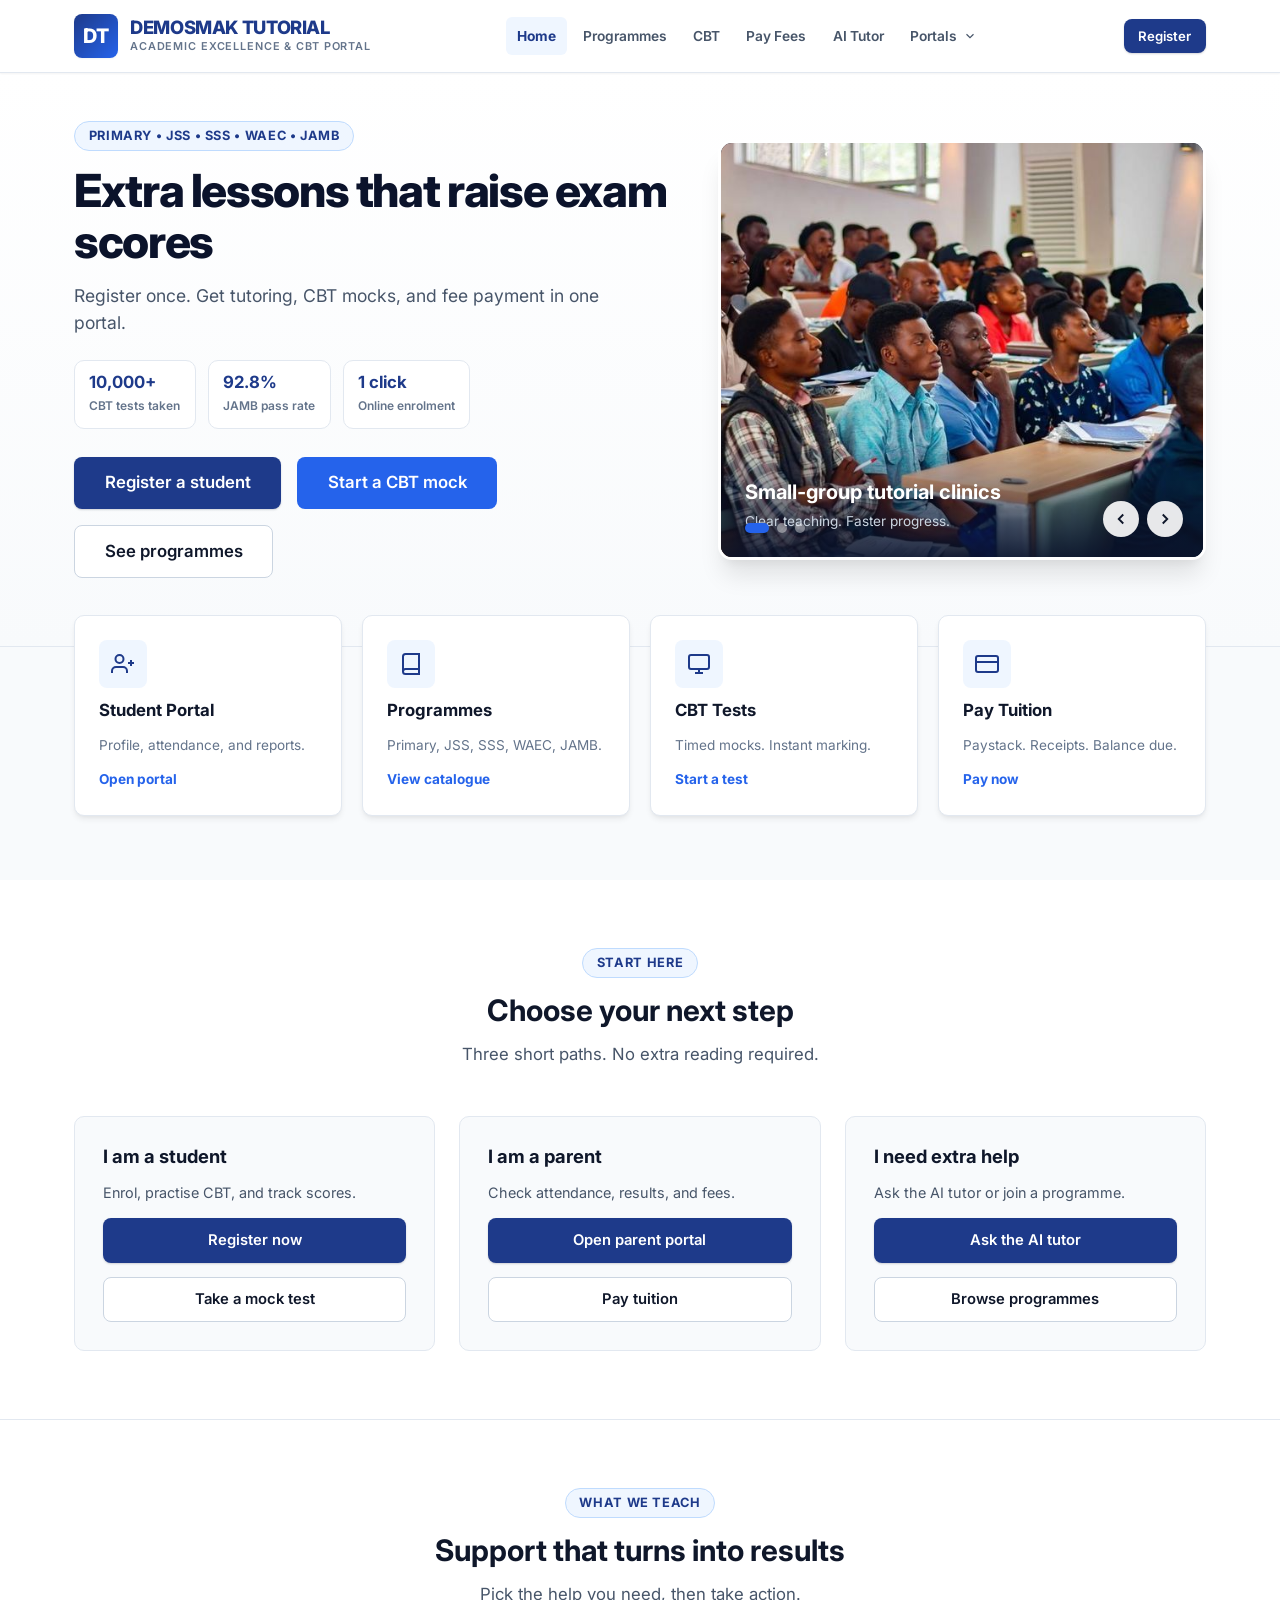
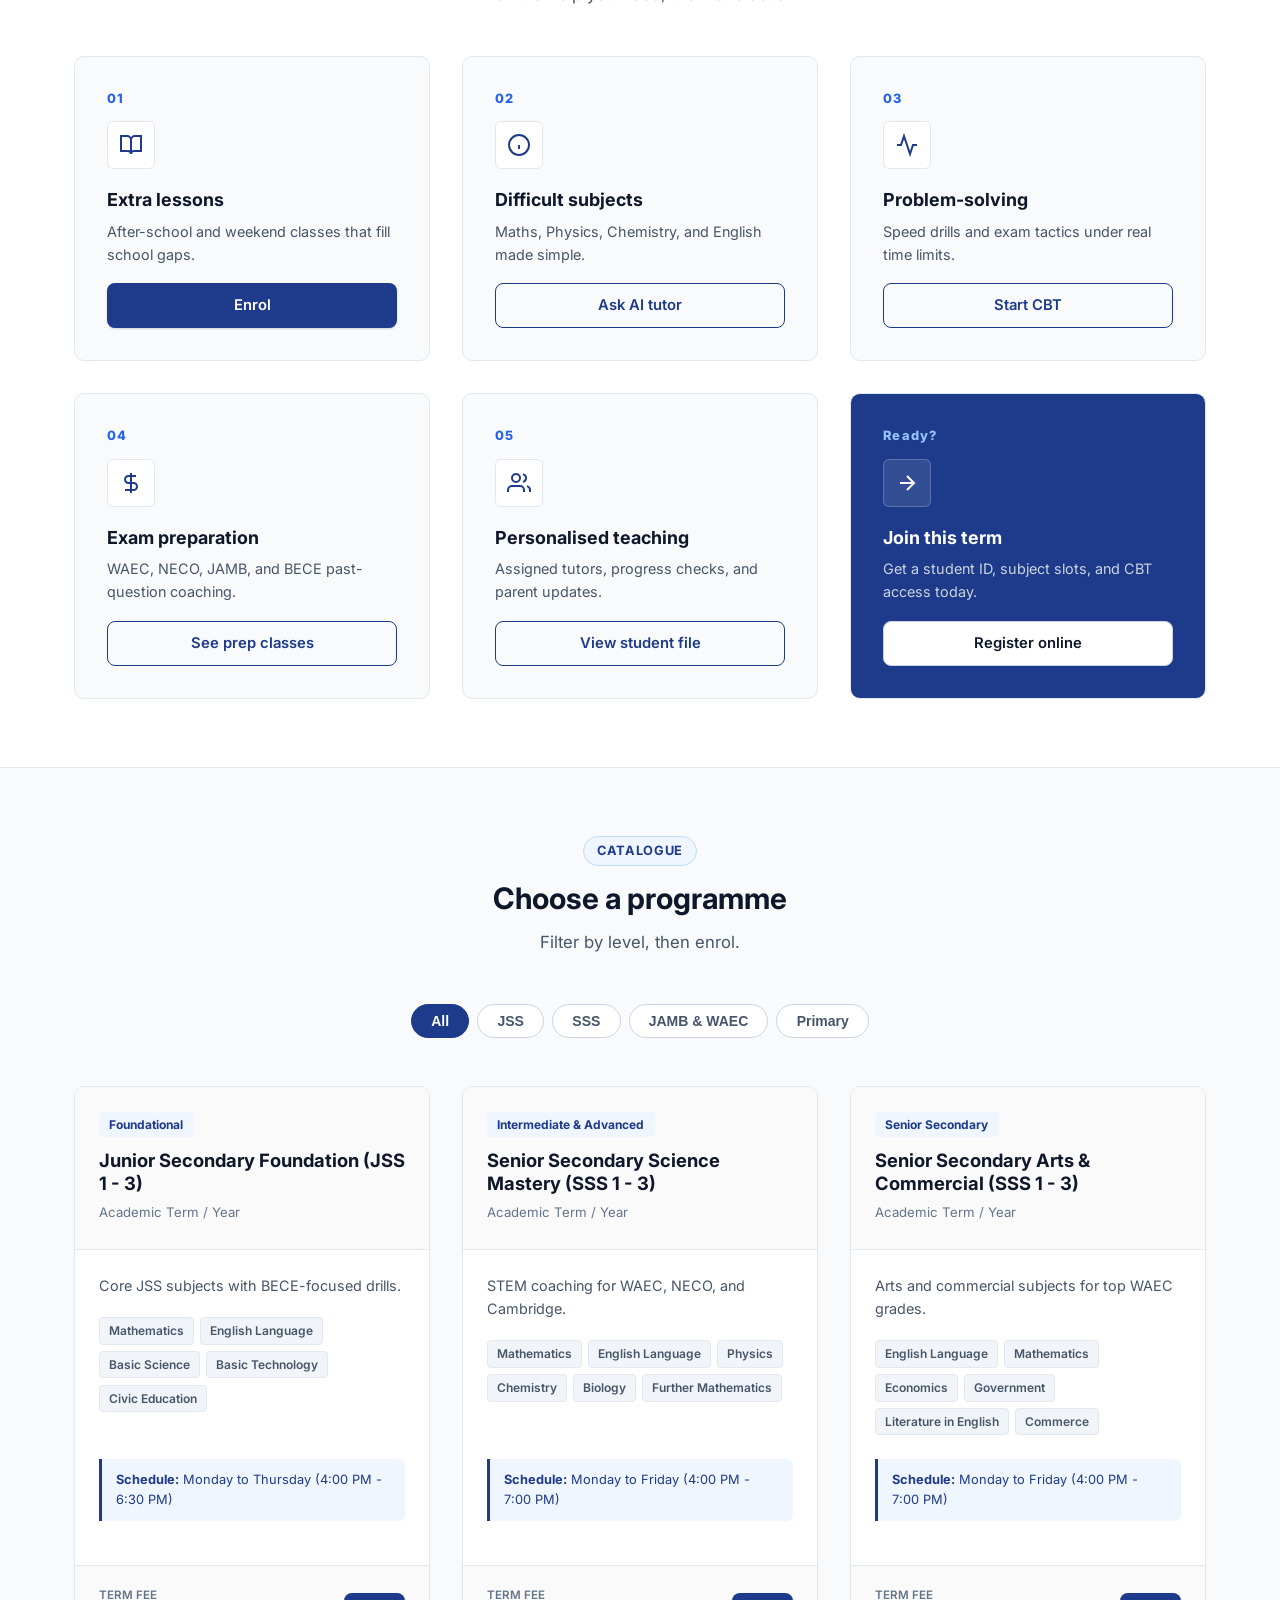
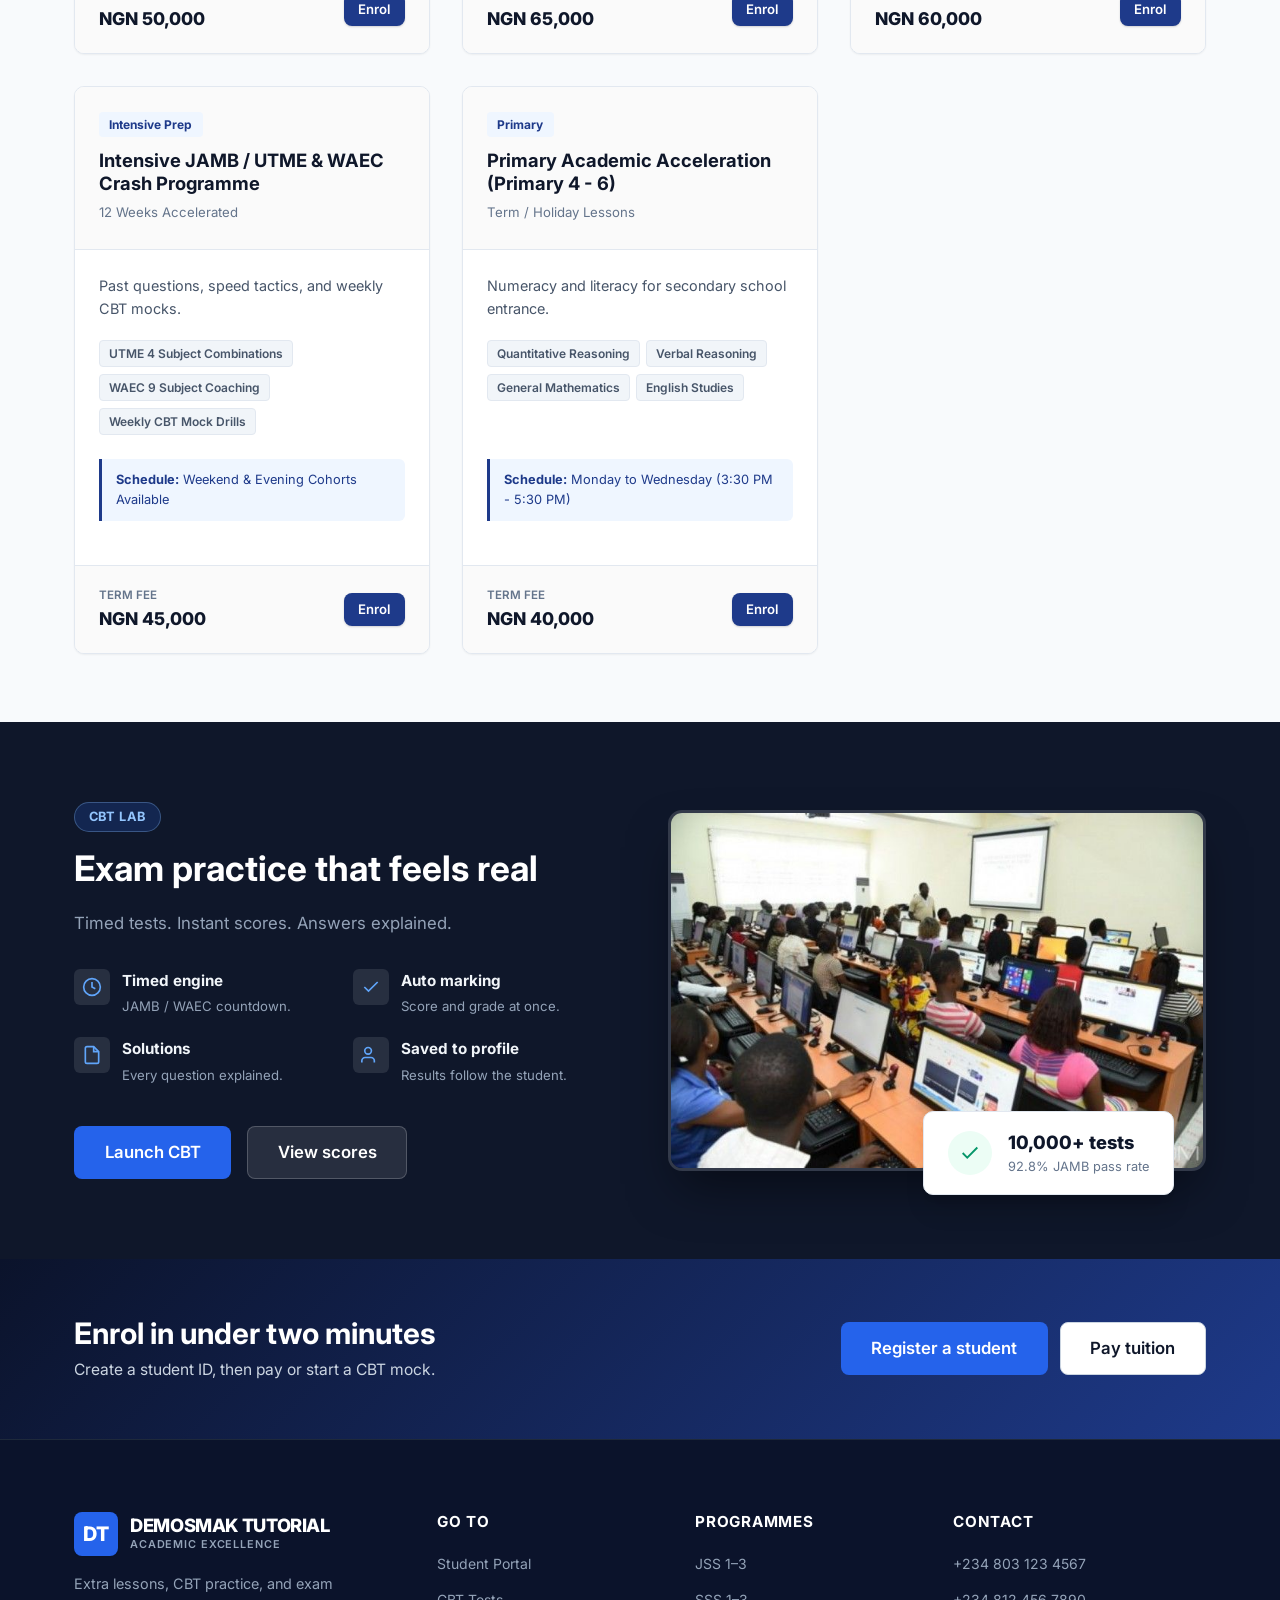
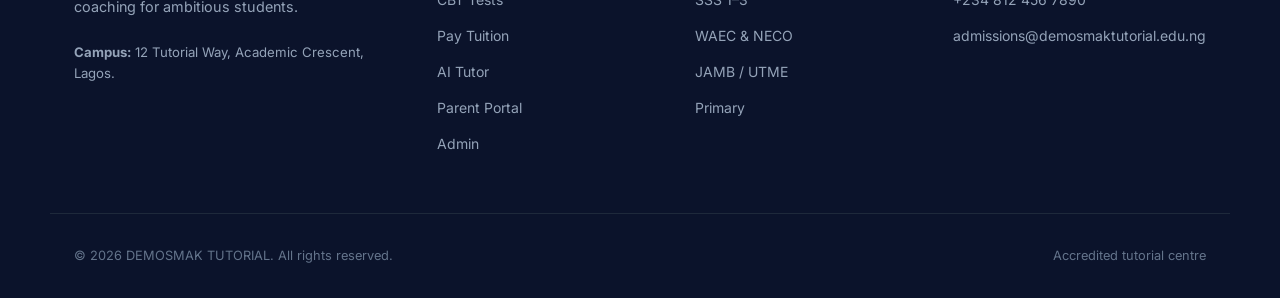
==== commit 7a395698: "update header" ====
--- a/index.html
+++ b/index.html
@@ -1,15 +1,18 @@
 <!DOCTYPE html>
 <html lang="en">
+
 <head>
     <meta charset="UTF-8">
     <meta name="viewport" content="width=device-width, initial-scale=1.0">
     <title>DEMOSMAK TUTORIAL | Extra Lessons, CBT & Exam Prep</title>
-    <meta name="description" content="Extra lessons, CBT mocks, and exam prep for Primary, JSS, SSS, WAEC and JAMB students.">
+    <meta name="description"
+        content="Extra lessons, CBT mocks, and exam prep for Primary, JSS, SSS, WAEC and JAMB students.">
     <link rel="stylesheet" href="assets/css/style.css">
 </head>
+
 <body>
 
-    <header class="top-bar">
+    <!-- <header class="top-bar">
         <div class="container">
             <div class="top-info">
                 <span class="top-info-item">
@@ -26,7 +29,7 @@
                 <select id="global-student-select" class="student-select-input" aria-label="Select active student session"></select>
             </div>
         </div>
-    </header>
+    </header> -->
 
     <nav class="main-header" aria-label="Main Navigation">
         <div class="container nav-container">
@@ -47,7 +50,9 @@
                 <li class="nav-item-dropdown">
                     <button type="button" class="nav-link nav-dropdown-toggle" aria-expanded="false">
                         Portals
-                        <svg viewBox="0 0 24 24" fill="none" stroke="currentColor" stroke-width="2"><polyline points="6 9 12 15 18 9"></polyline></svg>
+                        <svg viewBox="0 0 24 24" fill="none" stroke="currentColor" stroke-width="2">
+                            <polyline points="6 9 12 15 18 9"></polyline>
+                        </svg>
                     </button>
                     <ul class="nav-dropdown">
                         <li><a href="sms.html">Student Portal</a></li>
@@ -60,7 +65,11 @@
             <div class="nav-cta-group">
                 <button type="button" class="btn btn-primary btn-sm open-register-modal-btn">Register</button>
                 <button type="button" class="mobile-toggle" id="mobile-nav-toggle" aria-label="Toggle navigation menu">
-                    <svg width="24" height="24" viewBox="0 0 24 24" fill="none" stroke="currentColor" stroke-width="2"><line x1="3" y1="12" x2="21" y2="12"></line><line x1="3" y1="6" x2="21" y2="6"></line><line x1="3" y1="18" x2="21" y2="18"></line></svg>
+                    <svg width="24" height="24" viewBox="0 0 24 24" fill="none" stroke="currentColor" stroke-width="2">
+                        <line x1="3" y1="12" x2="21" y2="12"></line>
+                        <line x1="3" y1="6" x2="21" y2="6"></line>
+                        <line x1="3" y1="18" x2="21" y2="18"></line>
+                    </svg>
                 </button>
             </div>
         </div>
@@ -82,7 +91,8 @@
                 </div>
 
                 <div class="hero-actions">
-                    <button type="button" class="btn btn-primary btn-lg open-register-modal-btn">Register a student</button>
+                    <button type="button" class="btn btn-primary btn-lg open-register-modal-btn">Register a
+                        student</button>
                     <a href="cbt.html" class="btn btn-accent btn-lg">Start a CBT mock</a>
                     <a href="#programmes" class="btn btn-secondary btn-lg">See programmes</a>
                 </div>
@@ -118,10 +128,16 @@
                 </div>
                 <div class="carousel-controls">
                     <button type="button" class="carousel-arrow" id="carousel-prev" aria-label="Previous Slide">
-                        <svg width="18" height="18" viewBox="0 0 24 24" fill="none" stroke="currentColor" stroke-width="2.5"><polyline points="15 18 9 12 15 6"></polyline></svg>
+                        <svg width="18" height="18" viewBox="0 0 24 24" fill="none" stroke="currentColor"
+                            stroke-width="2.5">
+                            <polyline points="15 18 9 12 15 6"></polyline>
+                        </svg>
                     </button>
                     <button type="button" class="carousel-arrow" id="carousel-next" aria-label="Next Slide">
-                        <svg width="18" height="18" viewBox="0 0 24 24" fill="none" stroke="currentColor" stroke-width="2.5"><polyline points="9 18 15 12 9 6"></polyline></svg>
+                        <svg width="18" height="18" viewBox="0 0 24 24" fill="none" stroke="currentColor"
+                            stroke-width="2.5">
+                            <polyline points="9 18 15 12 9 6"></polyline>
+                        </svg>
                     </button>
                 </div>
             </div>
@@ -133,7 +149,13 @@
             <div class="quick-access-grid">
                 <a href="sms.html" class="quick-card">
                     <div class="quick-icon-box">
-                        <svg width="24" height="24" viewBox="0 0 24 24" fill="none" stroke="currentColor" stroke-width="2"><path d="M16 21v-2a4 4 0 0 0-4-4H5a4 4 0 0 0-4 4v2"></path><circle cx="8.5" cy="7" r="4"></circle><line x1="20" y1="8" x2="20" y2="14"></line><line x1="23" y1="11" x2="17" y2="11"></line></svg>
+                        <svg width="24" height="24" viewBox="0 0 24 24" fill="none" stroke="currentColor"
+                            stroke-width="2">
+                            <path d="M16 21v-2a4 4 0 0 0-4-4H5a4 4 0 0 0-4 4v2"></path>
+                            <circle cx="8.5" cy="7" r="4"></circle>
+                            <line x1="20" y1="8" x2="20" y2="14"></line>
+                            <line x1="23" y1="11" x2="17" y2="11"></line>
+                        </svg>
                     </div>
                     <h3>Student Portal</h3>
                     <p>Profile, attendance, and reports.</p>
@@ -142,7 +164,11 @@
 
                 <a href="#programmes" class="quick-card">
                     <div class="quick-icon-box">
-                        <svg width="24" height="24" viewBox="0 0 24 24" fill="none" stroke="currentColor" stroke-width="2"><path d="M4 19.5A2.5 2.5 0 0 1 6.5 17H20"></path><path d="M6.5 2H20v20H6.5A2.5 2.5 0 0 1 4 19.5v-15A2.5 2.5 0 0 1 6.5 2z"></path></svg>
+                        <svg width="24" height="24" viewBox="0 0 24 24" fill="none" stroke="currentColor"
+                            stroke-width="2">
+                            <path d="M4 19.5A2.5 2.5 0 0 1 6.5 17H20"></path>
+                            <path d="M6.5 2H20v20H6.5A2.5 2.5 0 0 1 4 19.5v-15A2.5 2.5 0 0 1 6.5 2z"></path>
+                        </svg>
                     </div>
                     <h3>Programmes</h3>
                     <p>Primary, JSS, SSS, WAEC, JAMB.</p>
@@ -151,7 +177,12 @@
 
                 <a href="cbt.html" class="quick-card">
                     <div class="quick-icon-box">
-                        <svg width="24" height="24" viewBox="0 0 24 24" fill="none" stroke="currentColor" stroke-width="2"><rect x="2" y="3" width="20" height="14" rx="2" ry="2"></rect><line x1="8" y1="21" x2="16" y2="21"></line><line x1="12" y1="17" x2="12" y2="21"></line></svg>
+                        <svg width="24" height="24" viewBox="0 0 24 24" fill="none" stroke="currentColor"
+                            stroke-width="2">
+                            <rect x="2" y="3" width="20" height="14" rx="2" ry="2"></rect>
+                            <line x1="8" y1="21" x2="16" y2="21"></line>
+                            <line x1="12" y1="17" x2="12" y2="21"></line>
+                        </svg>
                     </div>
                     <h3>CBT Tests</h3>
                     <p>Timed mocks. Instant marking.</p>
@@ -160,7 +191,11 @@
 
                 <a href="payments.html" class="quick-card">
                     <div class="quick-icon-box">
-                        <svg width="24" height="24" viewBox="0 0 24 24" fill="none" stroke="currentColor" stroke-width="2"><rect x="1" y="4" width="22" height="16" rx="2" ry="2"></rect><line x1="1" y1="10" x2="23" y2="10"></line></svg>
+                        <svg width="24" height="24" viewBox="0 0 24 24" fill="none" stroke="currentColor"
+                            stroke-width="2">
+                            <rect x="1" y="4" width="22" height="16" rx="2" ry="2"></rect>
+                            <line x1="1" y1="10" x2="23" y2="10"></line>
+                        </svg>
                     </div>
                     <h3>Pay Tuition</h3>
                     <p>Paystack. Receipts. Balance due.</p>
@@ -212,7 +247,11 @@
                 <div class="offering-card">
                     <div class="offering-number">01</div>
                     <div class="offering-icon">
-                        <svg width="24" height="24" viewBox="0 0 24 24" fill="none" stroke="currentColor" stroke-width="2"><path d="M2 3h6a4 4 0 0 1 4 4v14a3 3 0 0 0-3-3H2z"></path><path d="M22 3h-6a4 4 0 0 0-4 4v14a3 3 0 0 1 3-3h7z"></path></svg>
+                        <svg width="24" height="24" viewBox="0 0 24 24" fill="none" stroke="currentColor"
+                            stroke-width="2">
+                            <path d="M2 3h6a4 4 0 0 1 4 4v14a3 3 0 0 0-3-3H2z"></path>
+                            <path d="M22 3h-6a4 4 0 0 0-4 4v14a3 3 0 0 1 3-3h7z"></path>
+                        </svg>
                     </div>
                     <h3>Extra lessons</h3>
                     <p>After-school and weekend classes that fill school gaps.</p>
@@ -222,7 +261,12 @@
                 <div class="offering-card">
                     <div class="offering-number">02</div>
                     <div class="offering-icon">
-                        <svg width="24" height="24" viewBox="0 0 24 24" fill="none" stroke="currentColor" stroke-width="2"><circle cx="12" cy="12" r="10"></circle><line x1="12" y1="16" x2="12" y2="12"></line><line x1="12" y1="8" x2="12.01" y2="8"></line></svg>
+                        <svg width="24" height="24" viewBox="0 0 24 24" fill="none" stroke="currentColor"
+                            stroke-width="2">
+                            <circle cx="12" cy="12" r="10"></circle>
+                            <line x1="12" y1="16" x2="12" y2="12"></line>
+                            <line x1="12" y1="8" x2="12.01" y2="8"></line>
+                        </svg>
                     </div>
                     <h3>Difficult subjects</h3>
                     <p>Maths, Physics, Chemistry, and English made simple.</p>
@@ -232,7 +276,10 @@
                 <div class="offering-card">
                     <div class="offering-number">03</div>
                     <div class="offering-icon">
-                        <svg width="24" height="24" viewBox="0 0 24 24" fill="none" stroke="currentColor" stroke-width="2"><polyline points="22 12 18 12 15 21 9 3 6 12 2 12"></polyline></svg>
+                        <svg width="24" height="24" viewBox="0 0 24 24" fill="none" stroke="currentColor"
+                            stroke-width="2">
+                            <polyline points="22 12 18 12 15 21 9 3 6 12 2 12"></polyline>
+                        </svg>
                     </div>
                     <h3>Problem-solving</h3>
                     <p>Speed drills and exam tactics under real time limits.</p>
@@ -242,7 +289,10 @@
                 <div class="offering-card">
                     <div class="offering-number">04</div>
                     <div class="offering-icon">
-                        <svg width="24" height="24" viewBox="0 0 24 24" fill="none" stroke="currentColor" stroke-width="2"><path d="M12 2v20M17 5H9.5a3.5 3.5 0 0 0 0 7h5a3.5 3.5 0 0 1 0 7H6"></path></svg>
+                        <svg width="24" height="24" viewBox="0 0 24 24" fill="none" stroke="currentColor"
+                            stroke-width="2">
+                            <path d="M12 2v20M17 5H9.5a3.5 3.5 0 0 0 0 7h5a3.5 3.5 0 0 1 0 7H6"></path>
+                        </svg>
                     </div>
                     <h3>Exam preparation</h3>
                     <p>WAEC, NECO, JAMB, and BECE past-question coaching.</p>
@@ -252,7 +302,13 @@
                 <div class="offering-card">
                     <div class="offering-number">05</div>
                     <div class="offering-icon">
-                        <svg width="24" height="24" viewBox="0 0 24 24" fill="none" stroke="currentColor" stroke-width="2"><path d="M17 21v-2a4 4 0 0 0-4-4H5a4 4 0 0 0-4 4v2"></path><circle cx="9" cy="7" r="4"></circle><path d="M23 21v-2a4 4 0 0 0-3-3.87"></path><path d="M16 3.13a4 4 0 0 1 0 7.75"></path></svg>
+                        <svg width="24" height="24" viewBox="0 0 24 24" fill="none" stroke="currentColor"
+                            stroke-width="2">
+                            <path d="M17 21v-2a4 4 0 0 0-4-4H5a4 4 0 0 0-4 4v2"></path>
+                            <circle cx="9" cy="7" r="4"></circle>
+                            <path d="M23 21v-2a4 4 0 0 0-3-3.87"></path>
+                            <path d="M16 3.13a4 4 0 0 1 0 7.75"></path>
+                        </svg>
                     </div>
                     <h3>Personalised teaching</h3>
                     <p>Assigned tutors, progress checks, and parent updates.</p>
@@ -261,12 +317,18 @@
 
                 <div class="offering-card" style="background: var(--primary); color: #ffffff;">
                     <div class="offering-number" style="color: #93c5fd;">Ready?</div>
-                    <div class="offering-icon" style="background: rgba(255,255,255,0.1); border-color: rgba(255,255,255,0.2); color: #ffffff;">
-                        <svg width="24" height="24" viewBox="0 0 24 24" fill="none" stroke="currentColor" stroke-width="2"><line x1="5" y1="12" x2="19" y2="12"></line><polyline points="12 5 19 12 12 19"></polyline></svg>
+                    <div class="offering-icon"
+                        style="background: rgba(255,255,255,0.1); border-color: rgba(255,255,255,0.2); color: #ffffff;">
+                        <svg width="24" height="24" viewBox="0 0 24 24" fill="none" stroke="currentColor"
+                            stroke-width="2">
+                            <line x1="5" y1="12" x2="19" y2="12"></line>
+                            <polyline points="12 5 19 12 12 19"></polyline>
+                        </svg>
                     </div>
                     <h3 style="color: #ffffff;">Join this term</h3>
                     <p style="color: #cbd5e1;">Get a student ID, subject slots, and CBT access today.</p>
-                    <button type="button" class="btn btn-secondary btn-block open-register-modal-btn">Register online</button>
+                    <button type="button" class="btn btn-secondary btn-block open-register-modal-btn">Register
+                        online</button>
                 </div>
             </div>
         </div>
@@ -302,7 +364,11 @@
                 <div class="cbt-feature-list">
                     <div class="cbt-feat-item">
                         <div class="cbt-feat-icon">
-                            <svg width="20" height="20" viewBox="0 0 24 24" fill="none" stroke="currentColor" stroke-width="2"><circle cx="12" cy="12" r="10"></circle><polyline points="12 6 12 12 16 14"></polyline></svg>
+                            <svg width="20" height="20" viewBox="0 0 24 24" fill="none" stroke="currentColor"
+                                stroke-width="2">
+                                <circle cx="12" cy="12" r="10"></circle>
+                                <polyline points="12 6 12 12 16 14"></polyline>
+                            </svg>
                         </div>
                         <div>
                             <div class="cbt-feat-title">Timed engine</div>
@@ -311,7 +377,10 @@
                     </div>
                     <div class="cbt-feat-item">
                         <div class="cbt-feat-icon">
-                            <svg width="20" height="20" viewBox="0 0 24 24" fill="none" stroke="currentColor" stroke-width="2"><polyline points="20 6 9 17 4 12"></polyline></svg>
+                            <svg width="20" height="20" viewBox="0 0 24 24" fill="none" stroke="currentColor"
+                                stroke-width="2">
+                                <polyline points="20 6 9 17 4 12"></polyline>
+                            </svg>
                         </div>
                         <div>
                             <div class="cbt-feat-title">Auto marking</div>
@@ -320,7 +389,11 @@
                     </div>
                     <div class="cbt-feat-item">
                         <div class="cbt-feat-icon">
-                            <svg width="20" height="20" viewBox="0 0 24 24" fill="none" stroke="currentColor" stroke-width="2"><path d="M14 2H6a2 2 0 0 0-2 2v16a2 2 0 0 0 2 2h12a2 2 0 0 0 2-2V8z"></path><polyline points="14 2 14 8 20 8"></polyline></svg>
+                            <svg width="20" height="20" viewBox="0 0 24 24" fill="none" stroke="currentColor"
+                                stroke-width="2">
+                                <path d="M14 2H6a2 2 0 0 0-2 2v16a2 2 0 0 0 2 2h12a2 2 0 0 0 2-2V8z"></path>
+                                <polyline points="14 2 14 8 20 8"></polyline>
+                            </svg>
                         </div>
                         <div>
                             <div class="cbt-feat-title">Solutions</div>
@@ -329,7 +402,11 @@
                     </div>
                     <div class="cbt-feat-item">
                         <div class="cbt-feat-icon">
-                            <svg width="20" height="20" viewBox="0 0 24 24" fill="none" stroke="currentColor" stroke-width="2"><path d="M16 21v-2a4 4 0 0 0-4-4H5a4 4 0 0 0-4 4v2"></path><circle cx="8.5" cy="7" r="4"></circle></svg>
+                            <svg width="20" height="20" viewBox="0 0 24 24" fill="none" stroke="currentColor"
+                                stroke-width="2">
+                                <path d="M16 21v-2a4 4 0 0 0-4-4H5a4 4 0 0 0-4 4v2"></path>
+                                <circle cx="8.5" cy="7" r="4"></circle>
+                            </svg>
                         </div>
                         <div>
                             <div class="cbt-feat-title">Saved to profile</div>
@@ -340,17 +417,23 @@
 
                 <div style="display: flex; gap: 1rem; flex-wrap: wrap;">
                     <a href="cbt.html" class="btn btn-accent btn-lg">Launch CBT</a>
-                    <a href="sms.html" class="btn btn-secondary btn-lg" style="background: rgba(255,255,255,0.1); color: #ffffff; border-color: rgba(255,255,255,0.2);">View scores</a>
+                    <a href="sms.html" class="btn btn-secondary btn-lg"
+                        style="background: rgba(255,255,255,0.1); color: #ffffff; border-color: rgba(255,255,255,0.2);">View
+                        scores</a>
                 </div>
             </div>
 
             <div class="cbt-media-col">
                 <div class="cbt-img-frame">
-                    <img src="assets/img/cbt-secion.jpg" alt="Students taking computerized assessment tests at Demosmak CBT centre">
+                    <img src="assets/img/cbt-secion.jpg"
+                        alt="Students taking computerized assessment tests at Demosmak CBT centre">
                 </div>
                 <div class="cbt-stat-float">
                     <div class="stat-circle-accent">
-                        <svg width="22" height="22" viewBox="0 0 24 24" fill="none" stroke="currentColor" stroke-width="2"><polyline points="20 6 9 17 4 12"></polyline></svg>
+                        <svg width="22" height="22" viewBox="0 0 24 24" fill="none" stroke="currentColor"
+                            stroke-width="2">
+                            <polyline points="20 6 9 17 4 12"></polyline>
+                        </svg>
                     </div>
                     <div>
                         <div style="font-weight: 800; font-size: 1.15rem;">10,000+ tests</div>
@@ -379,10 +462,15 @@
             <div class="modal-header">
                 <div>
                     <h3 id="modal-title">Register a student</h3>
-                    <p style="font-size: 0.8rem; color: var(--text-muted); margin: 0;">Creates a student ID instantly</p>
-                </div>
-                <button type="button" class="btn btn-secondary btn-sm" id="close-register-modal-btn" aria-label="Close Modal">
-                    <svg width="18" height="18" viewBox="0 0 24 24" fill="none" stroke="currentColor" stroke-width="2"><line x1="18" y1="6" x2="6" y2="18"></line><line x1="6" y1="6" x2="18" y2="18"></line></svg>
+                    <p style="font-size: 0.8rem; color: var(--text-muted); margin: 0;">Creates a student ID instantly
+                    </p>
+                </div>
+                <button type="button" class="btn btn-secondary btn-sm" id="close-register-modal-btn"
+                    aria-label="Close Modal">
+                    <svg width="18" height="18" viewBox="0 0 24 24" fill="none" stroke="currentColor" stroke-width="2">
+                        <line x1="18" y1="6" x2="6" y2="18"></line>
+                        <line x1="6" y1="6" x2="18" y2="18"></line>
+                    </svg>
                 </button>
             </div>
 
@@ -391,18 +479,21 @@
                     <div class="form-grid-2">
                         <div class="form-group">
                             <label for="reg-fullname">Student full name *</label>
-                            <input type="text" id="reg-fullname" class="form-control" placeholder="e.g. Ibrahim Suleiman" required>
+                            <input type="text" id="reg-fullname" class="form-control"
+                                placeholder="e.g. Ibrahim Suleiman" required>
                         </div>
                         <div class="form-group">
                             <label for="reg-email">Email *</label>
-                            <input type="email" id="reg-email" class="form-control" placeholder="student@example.com" required>
+                            <input type="email" id="reg-email" class="form-control" placeholder="student@example.com"
+                                required>
                         </div>
                     </div>
 
                     <div class="form-grid-2">
                         <div class="form-group">
                             <label for="reg-phone">Phone *</label>
-                            <input type="tel" id="reg-phone" class="form-control" placeholder="+234 800 000 0000" required>
+                            <input type="tel" id="reg-phone" class="form-control" placeholder="+234 800 000 0000"
+                                required>
                         </div>
                         <div class="form-group">
                             <label for="reg-grade">Class *</label>
@@ -423,31 +514,42 @@
                     <div class="form-grid-2">
                         <div class="form-group">
                             <label for="reg-parent-name">Parent / guardian *</label>
-                            <input type="text" id="reg-parent-name" class="form-control" placeholder="e.g. Alh. Suleiman Bello" required>
+                            <input type="text" id="reg-parent-name" class="form-control"
+                                placeholder="e.g. Alh. Suleiman Bello" required>
                         </div>
                         <div class="form-group">
                             <label for="reg-parent-phone">Parent phone *</label>
-                            <input type="tel" id="reg-parent-phone" class="form-control" placeholder="+234 801 111 2222" required>
+                            <input type="tel" id="reg-parent-phone" class="form-control" placeholder="+234 801 111 2222"
+                                required>
                         </div>
                     </div>
 
                     <div class="form-group">
                         <label>Subjects (pick at least two)</label>
                         <div class="checkbox-group">
-                            <label class="checkbox-label"><input type="checkbox" name="reg_subjects" value="Mathematics" checked> Mathematics</label>
-                            <label class="checkbox-label"><input type="checkbox" name="reg_subjects" value="English Language" checked> English Language</label>
-                            <label class="checkbox-label"><input type="checkbox" name="reg_subjects" value="Physics"> Physics</label>
-                            <label class="checkbox-label"><input type="checkbox" name="reg_subjects" value="Chemistry"> Chemistry</label>
-                            <label class="checkbox-label"><input type="checkbox" name="reg_subjects" value="Biology"> Biology</label>
-                            <label class="checkbox-label"><input type="checkbox" name="reg_subjects" value="Economics"> Economics</label>
-                            <label class="checkbox-label"><input type="checkbox" name="reg_subjects" value="Government"> Government</label>
-                            <label class="checkbox-label"><input type="checkbox" name="reg_subjects" value="Basic Science"> Basic Science</label>
+                            <label class="checkbox-label"><input type="checkbox" name="reg_subjects" value="Mathematics"
+                                    checked> Mathematics</label>
+                            <label class="checkbox-label"><input type="checkbox" name="reg_subjects"
+                                    value="English Language" checked> English Language</label>
+                            <label class="checkbox-label"><input type="checkbox" name="reg_subjects" value="Physics">
+                                Physics</label>
+                            <label class="checkbox-label"><input type="checkbox" name="reg_subjects" value="Chemistry">
+                                Chemistry</label>
+                            <label class="checkbox-label"><input type="checkbox" name="reg_subjects" value="Biology">
+                                Biology</label>
+                            <label class="checkbox-label"><input type="checkbox" name="reg_subjects" value="Economics">
+                                Economics</label>
+                            <label class="checkbox-label"><input type="checkbox" name="reg_subjects" value="Government">
+                                Government</label>
+                            <label class="checkbox-label"><input type="checkbox" name="reg_subjects"
+                                    value="Basic Science"> Basic Science</label>
                         </div>
                     </div>
                 </div>
 
                 <div class="modal-footer">
-                    <button type="button" class="btn btn-secondary" onclick="document.getElementById('registration-modal').classList.remove('visible')">Cancel</button>
+                    <button type="button" class="btn btn-secondary"
+                        onclick="document.getElementById('registration-modal').classList.remove('visible')">Cancel</button>
                     <button type="submit" class="btn btn-primary">Create student ID</button>
                 </div>
             </form>
@@ -610,4 +712,5 @@
         }
     </script>
 </body>
-</html>
+
+</html>
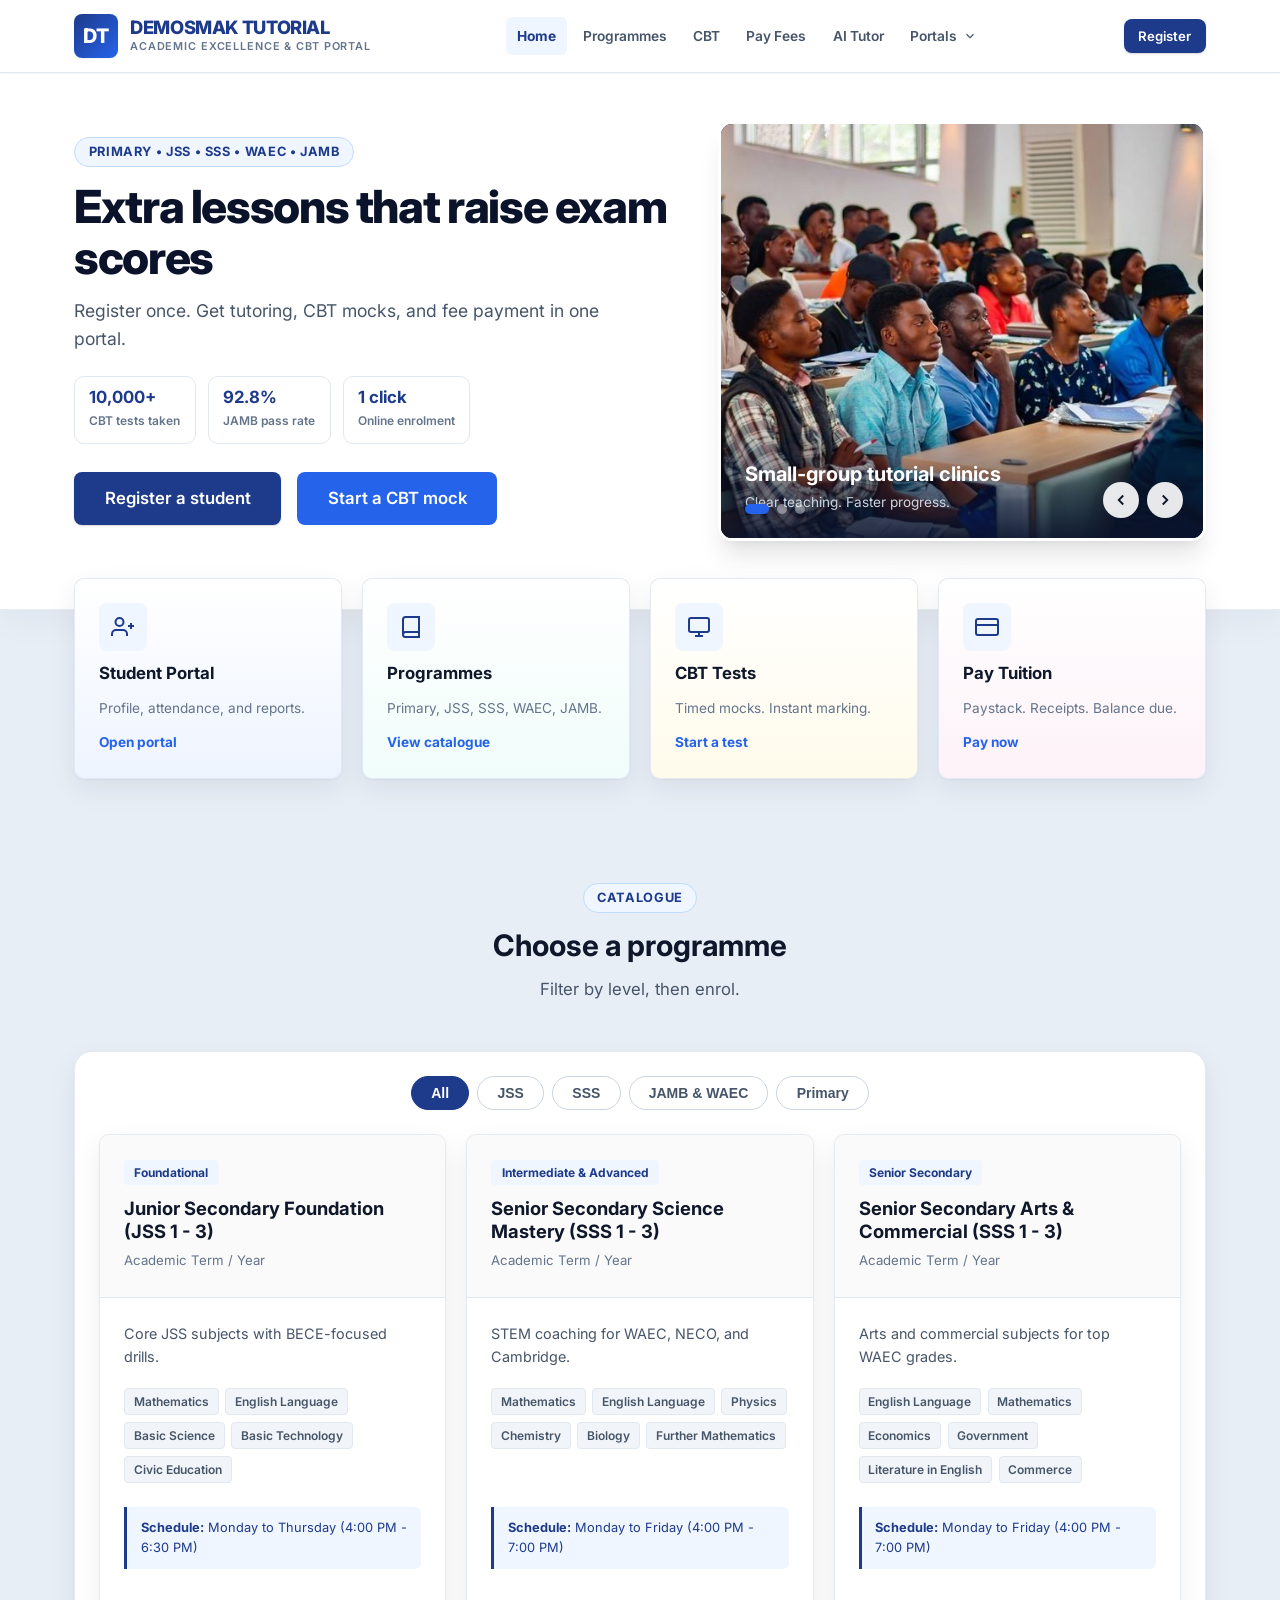
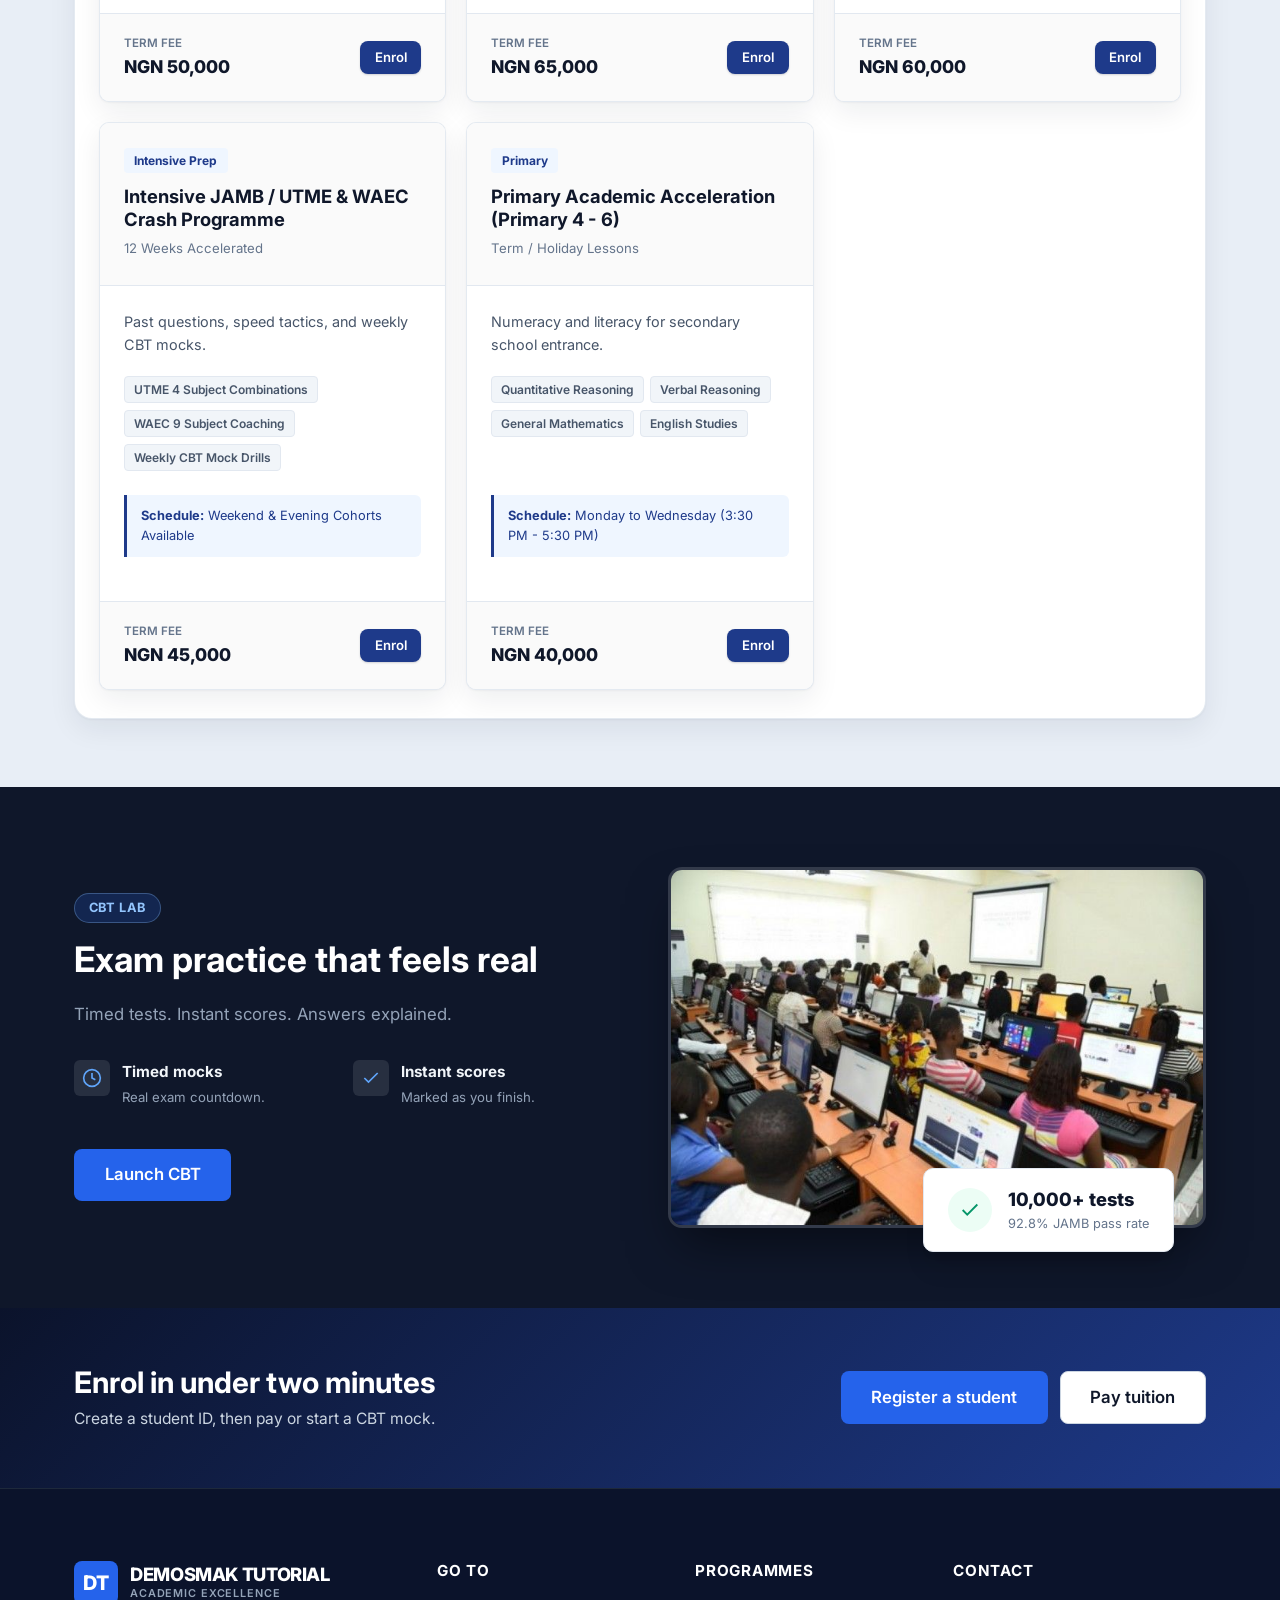
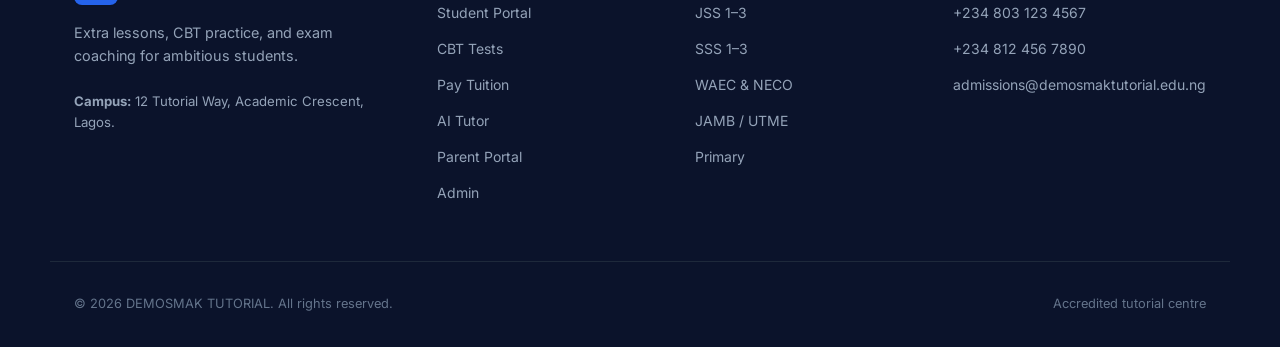
==== commit 9c2ae9b9: "update" ====
--- a/index.html
+++ b/index.html
@@ -91,10 +91,8 @@
                 </div>
 
                 <div class="hero-actions">
-                    <button type="button" class="btn btn-primary btn-lg open-register-modal-btn">Register a
-                        student</button>
+                    <button type="button" class="btn btn-primary btn-lg open-register-modal-btn">Register a student</button>
                     <a href="cbt.html" class="btn btn-accent btn-lg">Start a CBT mock</a>
-                    <a href="#programmes" class="btn btn-secondary btn-lg">See programmes</a>
                 </div>
             </div>
 
@@ -205,135 +203,6 @@
         </div>
     </section>
 
-    <section class="audience-section" id="get-started">
-        <div class="container">
-            <div class="section-header">
-                <span class="section-badge">Start here</span>
-                <h2>Choose your next step</h2>
-                <p>Three short paths. No extra reading required.</p>
-            </div>
-            <div class="audience-grid">
-                <article class="audience-card">
-                    <h3>I am a student</h3>
-                    <p>Enrol, practise CBT, and track scores.</p>
-                    <button type="button" class="btn btn-primary open-register-modal-btn">Register now</button>
-                    <a href="cbt.html" class="btn btn-secondary">Take a mock test</a>
-                </article>
-                <article class="audience-card">
-                    <h3>I am a parent</h3>
-                    <p>Check attendance, results, and fees.</p>
-                    <a href="parent.html" class="btn btn-primary">Open parent portal</a>
-                    <a href="payments.html" class="btn btn-secondary">Pay tuition</a>
-                </article>
-                <article class="audience-card">
-                    <h3>I need extra help</h3>
-                    <p>Ask the AI tutor or join a programme.</p>
-                    <a href="ai-tutor.html" class="btn btn-primary">Ask the AI tutor</a>
-                    <a href="#programmes" class="btn btn-secondary">Browse programmes</a>
-                </article>
-            </div>
-        </div>
-    </section>
-
-    <section class="offerings-section" id="offerings">
-        <div class="container">
-            <div class="section-header">
-                <span class="section-badge">What we teach</span>
-                <h2>Support that turns into results</h2>
-                <p>Pick the help you need, then take action.</p>
-            </div>
-
-            <div class="offerings-grid">
-                <div class="offering-card">
-                    <div class="offering-number">01</div>
-                    <div class="offering-icon">
-                        <svg width="24" height="24" viewBox="0 0 24 24" fill="none" stroke="currentColor"
-                            stroke-width="2">
-                            <path d="M2 3h6a4 4 0 0 1 4 4v14a3 3 0 0 0-3-3H2z"></path>
-                            <path d="M22 3h-6a4 4 0 0 0-4 4v14a3 3 0 0 1 3-3h7z"></path>
-                        </svg>
-                    </div>
-                    <h3>Extra lessons</h3>
-                    <p>After-school and weekend classes that fill school gaps.</p>
-                    <button type="button" class="btn btn-primary open-register-modal-btn">Enrol</button>
-                </div>
-
-                <div class="offering-card">
-                    <div class="offering-number">02</div>
-                    <div class="offering-icon">
-                        <svg width="24" height="24" viewBox="0 0 24 24" fill="none" stroke="currentColor"
-                            stroke-width="2">
-                            <circle cx="12" cy="12" r="10"></circle>
-                            <line x1="12" y1="16" x2="12" y2="12"></line>
-                            <line x1="12" y1="8" x2="12.01" y2="8"></line>
-                        </svg>
-                    </div>
-                    <h3>Difficult subjects</h3>
-                    <p>Maths, Physics, Chemistry, and English made simple.</p>
-                    <a href="ai-tutor.html" class="btn btn-outline-primary">Ask AI tutor</a>
-                </div>
-
-                <div class="offering-card">
-                    <div class="offering-number">03</div>
-                    <div class="offering-icon">
-                        <svg width="24" height="24" viewBox="0 0 24 24" fill="none" stroke="currentColor"
-                            stroke-width="2">
-                            <polyline points="22 12 18 12 15 21 9 3 6 12 2 12"></polyline>
-                        </svg>
-                    </div>
-                    <h3>Problem-solving</h3>
-                    <p>Speed drills and exam tactics under real time limits.</p>
-                    <a href="cbt.html" class="btn btn-outline-primary">Start CBT</a>
-                </div>
-
-                <div class="offering-card">
-                    <div class="offering-number">04</div>
-                    <div class="offering-icon">
-                        <svg width="24" height="24" viewBox="0 0 24 24" fill="none" stroke="currentColor"
-                            stroke-width="2">
-                            <path d="M12 2v20M17 5H9.5a3.5 3.5 0 0 0 0 7h5a3.5 3.5 0 0 1 0 7H6"></path>
-                        </svg>
-                    </div>
-                    <h3>Exam preparation</h3>
-                    <p>WAEC, NECO, JAMB, and BECE past-question coaching.</p>
-                    <a href="#programmes" class="btn btn-outline-primary">See prep classes</a>
-                </div>
-
-                <div class="offering-card">
-                    <div class="offering-number">05</div>
-                    <div class="offering-icon">
-                        <svg width="24" height="24" viewBox="0 0 24 24" fill="none" stroke="currentColor"
-                            stroke-width="2">
-                            <path d="M17 21v-2a4 4 0 0 0-4-4H5a4 4 0 0 0-4 4v2"></path>
-                            <circle cx="9" cy="7" r="4"></circle>
-                            <path d="M23 21v-2a4 4 0 0 0-3-3.87"></path>
-                            <path d="M16 3.13a4 4 0 0 1 0 7.75"></path>
-                        </svg>
-                    </div>
-                    <h3>Personalised teaching</h3>
-                    <p>Assigned tutors, progress checks, and parent updates.</p>
-                    <a href="sms.html" class="btn btn-outline-primary">View student file</a>
-                </div>
-
-                <div class="offering-card" style="background: var(--primary); color: #ffffff;">
-                    <div class="offering-number" style="color: #93c5fd;">Ready?</div>
-                    <div class="offering-icon"
-                        style="background: rgba(255,255,255,0.1); border-color: rgba(255,255,255,0.2); color: #ffffff;">
-                        <svg width="24" height="24" viewBox="0 0 24 24" fill="none" stroke="currentColor"
-                            stroke-width="2">
-                            <line x1="5" y1="12" x2="19" y2="12"></line>
-                            <polyline points="12 5 19 12 12 19"></polyline>
-                        </svg>
-                    </div>
-                    <h3 style="color: #ffffff;">Join this term</h3>
-                    <p style="color: #cbd5e1;">Get a student ID, subject slots, and CBT access today.</p>
-                    <button type="button" class="btn btn-secondary btn-block open-register-modal-btn">Register
-                        online</button>
-                </div>
-            </div>
-        </div>
-    </section>
-
     <section class="programmes-section" id="programmes">
         <div class="container">
             <div class="section-header">
@@ -342,15 +211,17 @@
                 <p>Filter by level, then enrol.</p>
             </div>
 
-            <div class="filter-tabs" id="programme-filters">
-                <button type="button" class="filter-btn active" data-category="all">All</button>
-                <button type="button" class="filter-btn" data-category="junior">JSS</button>
-                <button type="button" class="filter-btn" data-category="senior">SSS</button>
-                <button type="button" class="filter-btn" data-category="exam-prep">JAMB & WAEC</button>
-                <button type="button" class="filter-btn" data-category="primary">Primary</button>
-            </div>
-
-            <div class="programmes-grid" id="programmes-list-container"></div>
+            <div class="catalogue-shell">
+                <div class="filter-tabs" id="programme-filters">
+                    <button type="button" class="filter-btn active" data-category="all">All</button>
+                    <button type="button" class="filter-btn" data-category="junior">JSS</button>
+                    <button type="button" class="filter-btn" data-category="senior">SSS</button>
+                    <button type="button" class="filter-btn" data-category="exam-prep">JAMB & WAEC</button>
+                    <button type="button" class="filter-btn" data-category="primary">Primary</button>
+                </div>
+
+                <div class="programmes-grid" id="programmes-list-container"></div>
+            </div>
         </div>
     </section>
 
@@ -364,63 +235,25 @@
                 <div class="cbt-feature-list">
                     <div class="cbt-feat-item">
                         <div class="cbt-feat-icon">
-                            <svg width="20" height="20" viewBox="0 0 24 24" fill="none" stroke="currentColor"
-                                stroke-width="2">
-                                <circle cx="12" cy="12" r="10"></circle>
-                                <polyline points="12 6 12 12 16 14"></polyline>
-                            </svg>
+                            <svg width="20" height="20" viewBox="0 0 24 24" fill="none" stroke="currentColor" stroke-width="2"><circle cx="12" cy="12" r="10"></circle><polyline points="12 6 12 12 16 14"></polyline></svg>
                         </div>
                         <div>
-                            <div class="cbt-feat-title">Timed engine</div>
-                            <div class="cbt-feat-desc">JAMB / WAEC countdown.</div>
+                            <div class="cbt-feat-title">Timed mocks</div>
+                            <div class="cbt-feat-desc">Real exam countdown.</div>
                         </div>
                     </div>
                     <div class="cbt-feat-item">
                         <div class="cbt-feat-icon">
-                            <svg width="20" height="20" viewBox="0 0 24 24" fill="none" stroke="currentColor"
-                                stroke-width="2">
-                                <polyline points="20 6 9 17 4 12"></polyline>
-                            </svg>
+                            <svg width="20" height="20" viewBox="0 0 24 24" fill="none" stroke="currentColor" stroke-width="2"><polyline points="20 6 9 17 4 12"></polyline></svg>
                         </div>
                         <div>
-                            <div class="cbt-feat-title">Auto marking</div>
-                            <div class="cbt-feat-desc">Score and grade at once.</div>
-                        </div>
-                    </div>
-                    <div class="cbt-feat-item">
-                        <div class="cbt-feat-icon">
-                            <svg width="20" height="20" viewBox="0 0 24 24" fill="none" stroke="currentColor"
-                                stroke-width="2">
-                                <path d="M14 2H6a2 2 0 0 0-2 2v16a2 2 0 0 0 2 2h12a2 2 0 0 0 2-2V8z"></path>
-                                <polyline points="14 2 14 8 20 8"></polyline>
-                            </svg>
-                        </div>
-                        <div>
-                            <div class="cbt-feat-title">Solutions</div>
-                            <div class="cbt-feat-desc">Every question explained.</div>
-                        </div>
-                    </div>
-                    <div class="cbt-feat-item">
-                        <div class="cbt-feat-icon">
-                            <svg width="20" height="20" viewBox="0 0 24 24" fill="none" stroke="currentColor"
-                                stroke-width="2">
-                                <path d="M16 21v-2a4 4 0 0 0-4-4H5a4 4 0 0 0-4 4v2"></path>
-                                <circle cx="8.5" cy="7" r="4"></circle>
-                            </svg>
-                        </div>
-                        <div>
-                            <div class="cbt-feat-title">Saved to profile</div>
-                            <div class="cbt-feat-desc">Results follow the student.</div>
-                        </div>
-                    </div>
-                </div>
-
-                <div style="display: flex; gap: 1rem; flex-wrap: wrap;">
-                    <a href="cbt.html" class="btn btn-accent btn-lg">Launch CBT</a>
-                    <a href="sms.html" class="btn btn-secondary btn-lg"
-                        style="background: rgba(255,255,255,0.1); color: #ffffff; border-color: rgba(255,255,255,0.2);">View
-                        scores</a>
-                </div>
+                            <div class="cbt-feat-title">Instant scores</div>
+                            <div class="cbt-feat-desc">Marked as you finish.</div>
+                        </div>
+                    </div>
+                </div>
+
+                <a href="cbt.html" class="btn btn-accent btn-lg">Launch CBT</a>
             </div>
 
             <div class="cbt-media-col">
@@ -548,8 +381,7 @@
                 </div>
 
                 <div class="modal-footer">
-                    <button type="button" class="btn btn-secondary"
-                        onclick="document.getElementById('registration-modal').classList.remove('visible')">Cancel</button>
+                    <button type="button" class="btn btn-secondary" id="cancel-register-modal-btn">Cancel</button>
                     <button type="submit" class="btn btn-primary">Create student ID</button>
                 </div>
             </form>
--- a/assets/css/style.css
+++ b/assets/css/style.css
@@ -16,11 +16,12 @@
     --accent-gold: #d97706;      /* Academic Amber */
     
     /* Neutrals */
-    --bg-main: #f8fafc;
+    --bg-main: #e8eef6;
     --bg-surface: #ffffff;
     --bg-surface-subtle: #f1f5f9;
     --border: #e2e8f0;
     --border-strong: #cbd5e1;
+    --shadow-card: 0 1px 2px rgba(15, 23, 42, 0.04), 0 10px 28px rgba(15, 23, 42, 0.07);
     
     /* Typography */
     --text-primary: #0f172a;
@@ -60,14 +61,24 @@
 html {
     font-size: 16px;
     scroll-behavior: smooth;
+    min-height: 100%;
 }
 
 body {
     font-family: var(--font-stack);
     background-color: var(--bg-main);
+    background-image:
+        radial-gradient(circle at top left, rgba(37, 99, 235, 0.06), transparent 28rem),
+        radial-gradient(circle at top right, rgba(15, 118, 110, 0.05), transparent 24rem);
     color: var(--text-primary);
     line-height: 1.6;
     -webkit-font-smoothing: antialiased;
+    min-height: 100%;
+    overflow-x: hidden;
+}
+
+body.scroll-locked {
+    overflow: hidden;
 }
 
 /* ==========================================================================
@@ -291,6 +302,7 @@
     top: 0;
     z-index: 100;
     box-shadow: var(--shadow-sm);
+    overflow: visible;
 }
 
 .nav-container {
@@ -448,10 +460,11 @@
    ========================================================================== */
 
 .hero-section {
-    background: linear-gradient(180deg, #ffffff 0%, var(--bg-main) 100%);
+    background: #ffffff;
     padding: 3rem 0 4.25rem;
     position: relative;
-    border-bottom: 1px solid var(--border);
+    border-bottom: 1px solid rgba(226, 232, 240, 0.8);
+    box-shadow: 0 12px 32px rgba(15, 23, 42, 0.04);
 }
 
 .hero-grid {
@@ -665,10 +678,10 @@
 
 .quick-card {
     background: #ffffff;
-    border: 1px solid var(--border);
+    border: 1px solid rgba(226, 232, 240, 0.9);
     border-radius: var(--radius-md);
     padding: 1.5rem;
-    box-shadow: var(--shadow-md);
+    box-shadow: var(--shadow-card);
     display: flex;
     flex-direction: column;
     gap: 0.75rem;
@@ -676,6 +689,11 @@
     text-decoration: none;
     color: inherit;
 }
+
+.quick-card:nth-child(1) { background: linear-gradient(180deg, #ffffff 0%, #eef4ff 100%); }
+.quick-card:nth-child(2) { background: linear-gradient(180deg, #ffffff 0%, #f0fdfa 100%); }
+.quick-card:nth-child(3) { background: linear-gradient(180deg, #ffffff 0%, #fffbeb 100%); }
+.quick-card:nth-child(4) { background: linear-gradient(180deg, #ffffff 0%, #fdf2f8 100%); }
 
 .quick-card:hover {
     transform: translateY(-3px);
@@ -722,10 +740,17 @@
    Core Offerings Section
    ========================================================================== */
 
+.offerings-section,
+.programmes-section {
+    padding: 4.25rem 0;
+}
+
 .offerings-section {
-    padding: 4.25rem 0;
-    background-color: #ffffff;
-    border-bottom: 1px solid var(--border);
+    background-color: transparent;
+}
+
+.programmes-section {
+    background-color: transparent;
 }
 
 .offerings-grid {
@@ -735,14 +760,15 @@
 }
 
 .offering-card {
-    background: var(--bg-main);
-    border: 1px solid var(--border);
+    background: #ffffff;
+    border: 1px solid rgba(226, 232, 240, 0.9);
     border-radius: var(--radius-md);
     padding: 2rem;
     transition: var(--transition);
     display: flex;
     flex-direction: column;
     height: 100%;
+    box-shadow: var(--shadow-card);
 }
 
 .offering-card:hover {
@@ -814,9 +840,17 @@
    Programmes & Subject Catalogue
    ========================================================================== */
 
+.catalogue-shell {
+    background: #ffffff;
+    border: 1px solid rgba(226, 232, 240, 0.9);
+    border-radius: 18px;
+    box-shadow: var(--shadow-card);
+    padding: 1.5rem 1.5rem 1.75rem;
+}
+
 .programmes-section {
-    padding: 4.25rem 0;
-    background-color: var(--bg-main);
+    padding: 2.5rem 0 4.25rem;
+    background-color: transparent;
 }
 
 .audience-section {
@@ -832,13 +866,14 @@
 }
 
 .audience-card {
-    background: var(--bg-main);
-    border: 1px solid var(--border);
+    background: #ffffff;
+    border: 1px solid rgba(226, 232, 240, 0.9);
     border-radius: var(--radius-md);
     padding: 1.75rem;
     display: flex;
     flex-direction: column;
     gap: 0.85rem;
+    box-shadow: var(--shadow-card);
 }
 
 .audience-card h3 {
@@ -883,7 +918,7 @@
     display: flex;
     justify-content: center;
     gap: 0.5rem;
-    margin-bottom: 3rem;
+    margin-bottom: 1.5rem;
     flex-wrap: wrap;
 }
 
@@ -913,15 +948,15 @@
 .programmes-grid {
     display: grid;
     grid-template-columns: repeat(3, 1fr);
-    gap: 2rem;
+    gap: 1.25rem;
 }
 
 .programme-card {
     background: #ffffff;
-    border: 1px solid var(--border);
+    border: 1px solid rgba(226, 232, 240, 0.9);
     border-radius: var(--radius-md);
     overflow: hidden;
-    box-shadow: var(--shadow-sm);
+    box-shadow: var(--shadow-card);
     display: flex;
     flex-direction: column;
     transition: var(--transition);
@@ -1179,16 +1214,16 @@
 
 .student-context-card {
     background: #ffffff;
-    border: 1px solid var(--border);
+    border: 1px solid rgba(226, 232, 240, 0.9);
     border-radius: var(--radius-md);
-    padding: 1.5rem 2rem;
-    margin-bottom: 2rem;
-    box-shadow: var(--shadow-sm);
+    padding: 1.25rem 1.5rem;
+    margin-bottom: 1.25rem;
+    box-shadow: var(--shadow-card);
     display: flex;
     align-items: center;
     justify-content: space-between;
     flex-wrap: wrap;
-    gap: 1.5rem;
+    gap: 1.25rem;
 }
 
 .student-info-meta {
@@ -1299,18 +1334,24 @@
 /* Common Card Grid */
 .stats-cards-grid {
     display: grid;
-    grid-template-columns: repeat(4, 1fr);
-    gap: 1.5rem;
-    margin-bottom: 2rem;
+    grid-template-columns: repeat(auto-fit, minmax(180px, 1fr));
+    gap: 1rem;
+    margin-bottom: 1.5rem;
 }
 
 .stat-kpi-card {
     background: #ffffff;
-    border: 1px solid var(--border);
+    border: 1px solid rgba(226, 232, 240, 0.9);
     border-radius: var(--radius-md);
-    padding: 1.5rem;
-    box-shadow: var(--shadow-sm);
-}
+    padding: 1.25rem 1.35rem;
+    box-shadow: var(--shadow-card);
+    border-top: 3px solid var(--accent);
+}
+
+.stat-kpi-card:nth-child(2) { border-top-color: var(--secondary); }
+.stat-kpi-card:nth-child(3) { border-top-color: var(--accent-gold); }
+.stat-kpi-card:nth-child(4) { border-top-color: #7c3aed; }
+.stat-kpi-card:nth-child(5) { border-top-color: var(--danger); }
 
 .stat-kpi-card .label {
     font-size: 0.8rem;
@@ -1338,30 +1379,32 @@
 /* Tables */
 .data-table-card {
     background: #ffffff;
-    border: 1px solid var(--border);
+    border: 1px solid rgba(226, 232, 240, 0.9);
     border-radius: var(--radius-md);
-    overflow: hidden;
-    box-shadow: var(--shadow-sm);
-    margin-bottom: 2rem;
-}
-
-.table-header-bar {
-    padding: 1.25rem 1.5rem;
-    border-bottom: 1px solid var(--border);
-    display: flex;
-    justify-content: space-between;
-    align-items: center;
-    background: #fafafa;
-}
-
-.table-header-bar h3 {
-    font-size: 1.1rem;
+    overflow-x: auto;
+    overflow-y: hidden;
+    -webkit-overflow-scrolling: touch;
+    box-shadow: var(--shadow-card);
+    margin-bottom: 1.5rem;
 }
 
 .custom-table {
     width: 100%;
     border-collapse: collapse;
     text-align: left;
+}
+
+.table-header-bar {
+    padding: 1.25rem 1.5rem;
+    border-bottom: 1px solid var(--border);
+    display: flex;
+    justify-content: space-between;
+    align-items: center;
+    background: #fafafa;
+}
+
+.table-header-bar h3 {
+    font-size: 1.1rem;
 }
 
 .custom-table th {
@@ -2650,17 +2693,29 @@
 }
 
 @media (max-width: 768px) {
+    .top-info {
+        display: none;
+    }
+    .hero-actions .btn,
+    .final-cta-actions .btn {
+        width: 100%;
+    }
     .nav-links {
         display: none;
-        position: absolute;
+        position: fixed;
         top: 72px;
         left: 0;
         right: 0;
+        max-height: calc(100dvh - 72px);
+        overflow-y: auto;
+        -webkit-overflow-scrolling: touch;
         background: #ffffff;
         flex-direction: column;
-        padding: 1rem 1.5rem;
+        padding: 1rem 1.5rem 1.5rem;
         border-bottom: 1px solid var(--border);
         box-shadow: var(--shadow-lg);
+        z-index: 200;
+        overscroll-behavior: contain;
     }
     .nav-links.active {
         display: flex;
@@ -2696,6 +2751,17 @@
     .form-grid-2 {
         grid-template-columns: 1fr;
     }
+    .custom-table {
+        min-width: 640px;
+    }
+    .filter-tabs {
+        flex-wrap: nowrap;
+        overflow-x: auto;
+        overflow-y: hidden;
+        justify-content: flex-start;
+        -webkit-overflow-scrolling: touch;
+        padding-bottom: 0.35rem;
+    }
     .footer-grid {
         grid-template-columns: 1fr;
     }
@@ -2704,5 +2770,179 @@
         gap: 0.75rem;
         text-align: center;
     }
-}
-
+    .dash-layout {
+        grid-template-columns: 1fr;
+        padding: 1rem;
+    }
+    .dash-rail {
+        position: static;
+        padding: 0.75rem;
+    }
+    .dash-page .portal-tabs {
+        flex-direction: row;
+        border-bottom: none;
+        border-right: none;
+        overflow-x: auto;
+        overflow-y: hidden;
+        -webkit-overflow-scrolling: touch;
+        margin-bottom: 0;
+    }
+    .dash-page .portal-tab-btn {
+        border-bottom: none;
+        border-left: 3px solid transparent;
+        margin-left: 0;
+        margin-bottom: 0;
+    }
+    .dash-page .portal-tab-btn.active {
+        border-left-color: transparent;
+        background: var(--primary-light);
+    }
+}
+
+/* ==========================================================================
+   Professional dashboard shell (SMS / Parent / Admin)
+   ========================================================================== */
+
+.dash-page .page-header-banner {
+    display: none;
+}
+
+.dash-page .site-footer {
+    padding: 1.25rem 0;
+}
+
+.dash-page .footer-bottom {
+    padding-top: 0;
+    border-top: none;
+}
+
+.dash-page .portal-container {
+    padding: 0;
+}
+
+.dash-layout {
+    display: grid;
+    grid-template-columns: 240px minmax(0, 1fr);
+    gap: 1.25rem;
+    width: 100%;
+    max-width: 1280px;
+    margin: 0 auto;
+    padding: 1.25rem 1.5rem 3rem;
+    align-items: start;
+}
+
+.dash-rail {
+    background: #0f172a;
+    color: #e2e8f0;
+    border-radius: 16px;
+    padding: 1.15rem 0.85rem;
+    box-shadow: var(--shadow-card);
+    position: sticky;
+    top: 88px;
+}
+
+.dash-rail-kicker {
+    display: block;
+    font-size: 0.7rem;
+    font-weight: 700;
+    letter-spacing: 0.12em;
+    text-transform: uppercase;
+    color: #94a3b8;
+    padding: 0 0.7rem 0.85rem;
+}
+
+.dash-page .portal-tabs {
+    display: flex;
+    flex-direction: column;
+    gap: 0.3rem;
+    border-bottom: none;
+    margin-bottom: 0;
+    overflow: visible;
+}
+
+.dash-page .portal-tab-btn {
+    width: 100%;
+    justify-content: flex-start;
+    color: #cbd5e1;
+    padding: 0.7rem 0.8rem;
+    border-radius: 10px;
+    border-bottom: none;
+    margin-bottom: 0;
+    font-size: 0.85rem;
+}
+
+.dash-page .portal-tab-btn:hover {
+    color: #ffffff;
+    background: rgba(255, 255, 255, 0.06);
+}
+
+.dash-page .portal-tab-btn.active {
+    color: #ffffff;
+    background: var(--accent);
+    border-bottom-color: transparent;
+    font-weight: 700;
+}
+
+.dash-canvas {
+    min-width: 0;
+}
+
+.dash-toolbar {
+    display: flex;
+    justify-content: space-between;
+    align-items: center;
+    gap: 1rem;
+    flex-wrap: wrap;
+    margin-bottom: 1.15rem;
+}
+
+.dash-toolbar h1 {
+    font-size: 1.45rem;
+    margin: 0 0 0.2rem;
+}
+
+.dash-toolbar p {
+    margin: 0;
+    font-size: 0.9rem;
+}
+
+.dash-toolbar-actions {
+    display: flex;
+    gap: 0.6rem;
+    flex-wrap: wrap;
+}
+
+@media (max-width: 992px) {
+    .dash-layout {
+        grid-template-columns: 1fr;
+    }
+    .dash-rail {
+        position: static;
+        background: #ffffff;
+        color: var(--text-primary);
+        padding: 0.75rem;
+    }
+    .dash-rail-kicker {
+        color: var(--text-muted);
+        padding-bottom: 0.5rem;
+    }
+    .dash-page .portal-tabs {
+        flex-direction: row;
+        overflow-x: auto;
+        overflow-y: hidden;
+        -webkit-overflow-scrolling: touch;
+        padding-bottom: 0.25rem;
+    }
+    .dash-page .portal-tab-btn {
+        width: auto;
+        color: var(--text-secondary);
+        background: var(--bg-surface-subtle);
+        white-space: nowrap;
+    }
+    .dash-page .portal-tab-btn.active {
+        background: var(--primary);
+        color: #ffffff;
+    }
+}
+
+
